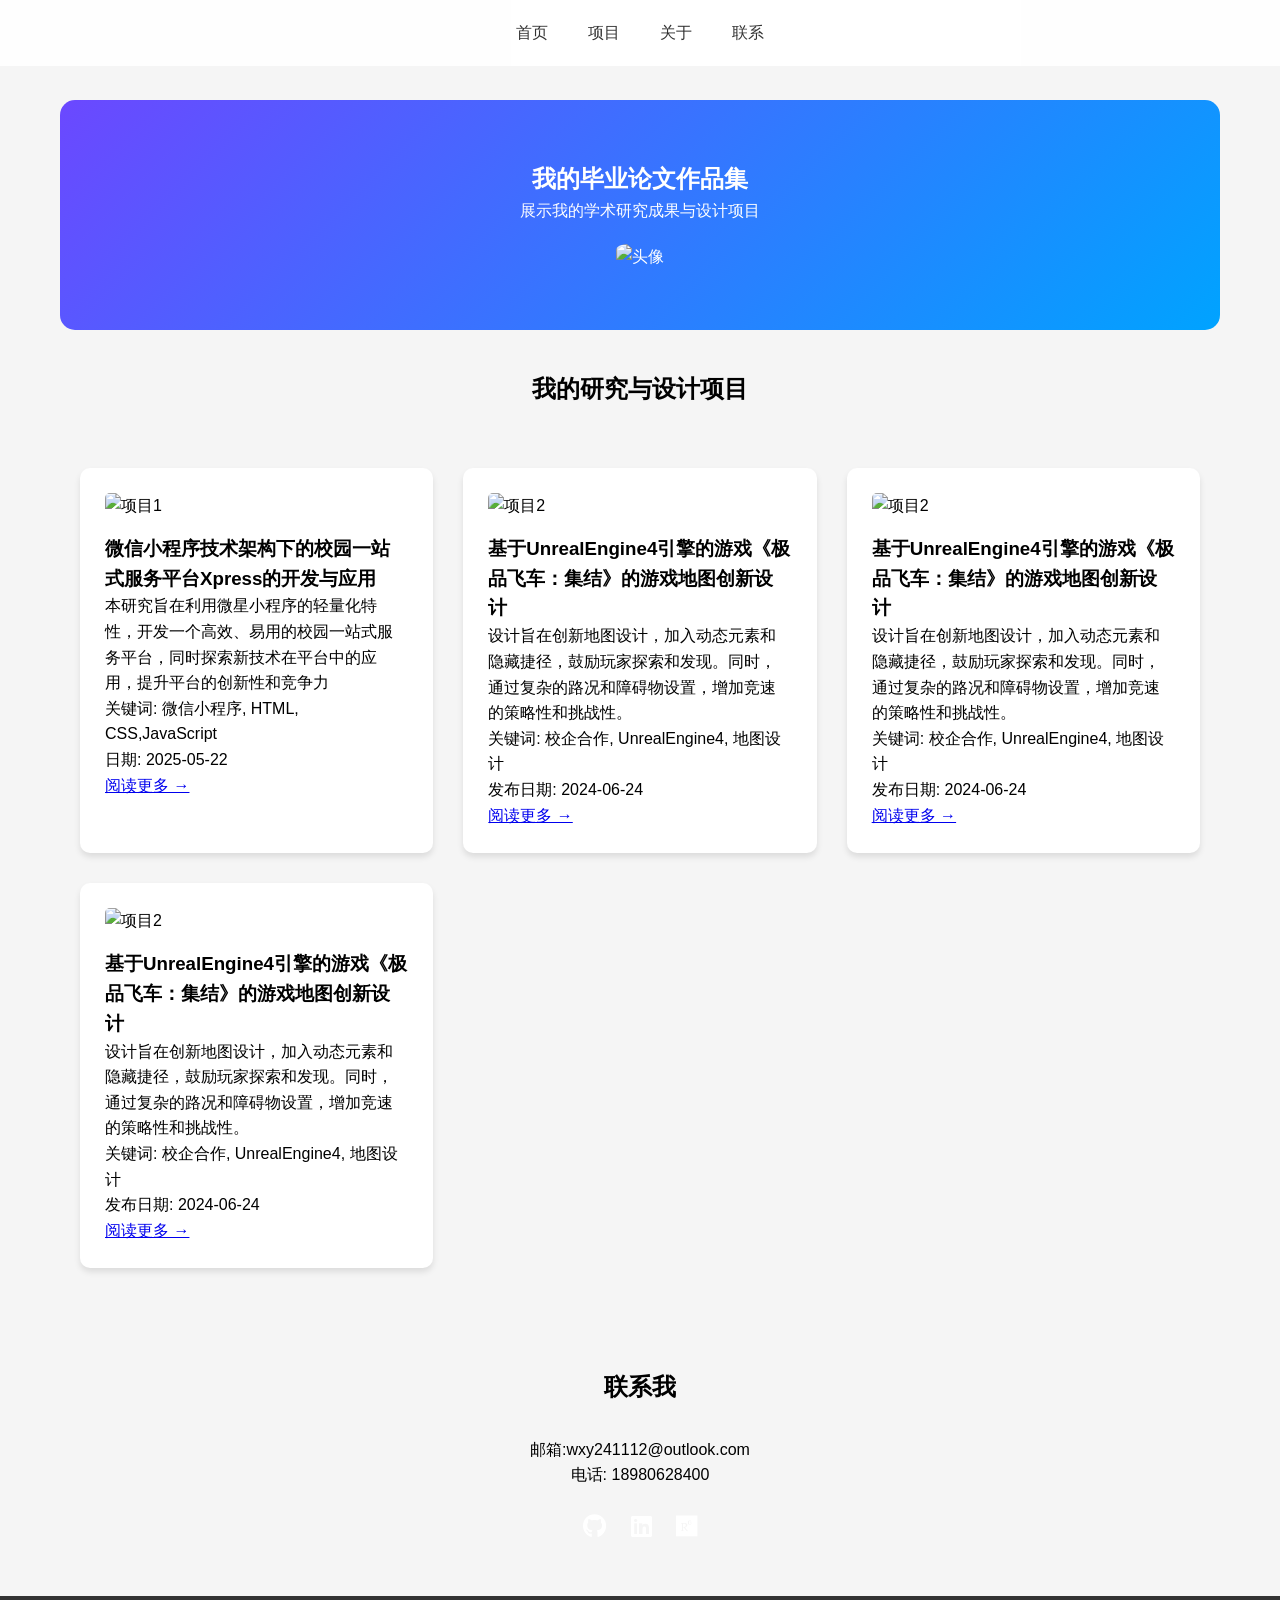
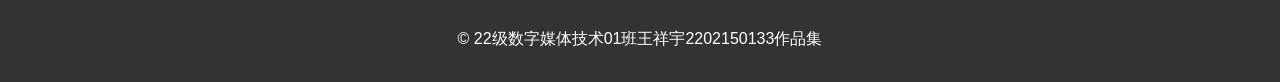
==== index.html @ c0b5bd2a "Update index.html" ====
<!DOCTYPE html>
<html lang="zh-CN">
<head>
    <meta charset="UTF-8">
    <meta name="viewport" content="width=device-width, initial-scale=1.0">
    <title>毕业论文作品集</title>
    <link rel="stylesheet" href="https://cdnjs.cloudflare.com/ajax/libs/font-awesome/5.15.4/css/all.min.css">
    <style>
        /* CSS 样式 */
        * {
            margin: 0;
            padding: 0;
            box-sizing: border-box;
            font-family: 'Segoe UI', Arial, sans-serif;
        }

        body {
            background-color: #f5f5f5;
            line-height: 1.6;
        }

        nav {
            position: fixed;
            top: 0;
            width: 100%;
            background-color: rgba(255, 255, 255, 0.95);
            padding: 20px;
            box-shadow: 0 2px 5px rgba(0,0,0,0.1);
            z-index: 1000;
        }

        nav ul {
            display: flex;
            justify-content: center;
            list-style: none;
        }

        nav ul li {
            margin: 0 20px;
        }

        nav a {
            text-decoration: none;
            color: #333;
            font-weight: 500;
            transition: color 0.3s;
        }

        nav a:hover {
            color: #007bff;
        }

        .container {
            max-width: 1200px;
            margin: 100px auto 50px;
            padding: 0 20px;
        }

        .hero {
            text-align: center;
            padding: 60px 0;
            background: linear-gradient(135deg, #6B48FF, #00A3FF);
            color: white;
            border-radius: 15px;
            margin-bottom: 40px;
        }

        .projects-grid {
            display: grid;
            grid-template-columns: repeat(auto-fit, minmax(300px, 1fr));
            gap: 30px;
            padding: 20px;
        }

        .project-card {
            background: white;
            border-radius: 10px;
            padding: 25px;
            box-shadow: 0 4px 6px rgba(0,0,0,0.1);
            transition: transform 0.3s, box-shadow 0.3s;
        }

        .project-card:hover {
            transform: translateY(-5px);
            box-shadow: 0 8px 15px rgba(0,0,0,0.2);
        }

        .project-image {
            width: 100%;
            height: 1000px;
            object-fit: cover;
            border-radius: 5px;
            margin-bottom: 15px;
        }

        footer {
            background: #333;
            color: white;
            text-align: center;
            padding: 30px;
            margin-top: 50px;
        }

        .social-links {
            margin-top: 20px;
        }

        .social-links a {
            color: white;
            margin: 0 10px;
            font-size: 24px;
            transition: color 0.3s;
        }

        .social-links a:hover {
            color: #007bff;
        }

        @media (max-width: 768px) {
            nav ul {
                flex-direction: column;
                text-align: center;
            }
            
            nav ul li {
                margin: 10px 0;
            }
        }
    </style>
</head>
<body>
    <!-- 导航栏 -->
    <nav>
        <ul>
            <li><a href="#home">首页</a></li>
            <li><a href="#projects">项目</a></li>
            <li><a href="#about">关于</a></li>
            <li><a href="#contact">联系</a></li>
        </ul>
    </nav>

    <!-- 主要内容区 -->
    <div class="container">
        <!-- 简介部分 -->
        <section class="hero" id="home">
            <h1>我的毕业论文作品集</h1>
            <p>展示我的学术研究成果与设计项目</p>
            <img src="../Desktop/证件照.png" alt="头像" style="width: 148px; height: 207px; border-radius: 25%; margin-top: 20px;">
        </section>

        <!-- 项目展示 -->
        <section id="projects">
            <h2 style="text-align: center; margin-bottom: 40px;">我的研究与设计项目</h2>
            <div class="projects-grid">
                <!-- 项目卡片 -->
                <div class="project-card">
                    <img src="../Desktop/新建文件夹/images/1.png" alt="项目1" class="project-image">
                    <h3>微信小程序技术架构下的校园一站式服务平台Xpress的开发与应用</h3>
                    <p>本研究旨在利用微星小程序的轻量化特性，开发一个高效、易用的校园一站式服务平台，同时探索新技术在平台中的应用，提升平台的创新性和竞争力</p>
                    <p class="keywords">关键词: 微信小程序, HTML, CSS,JavaScript</p>
                    <p class="date">日期: 2025-05-22</p>
                    <a href="#" class="read-more">阅读更多 →</a>
                </div>

                <div class="project-card">
                    <img src="../Desktop/新建文件夹/images/jpfc.png" alt="项目2" class="project-image">
                    <h3>基于UnrealEngine4引擎的游戏《极品飞车：集结》的游戏地图创新设计</h3>
                    <p>设计旨在创新地图设计，加入动态元素和隐藏捷径，鼓励玩家探索和发现。同时，通过复杂的路况和障碍物设置，增加竞速的策略性和挑战性。</p>
                    <p class="keywords">关键词: 校企合作, UnrealEngine4, 地图设计</p>
                    <p class="date">发布日期: 2024-06-24</p>
                    <a href="#" class="read-more">阅读更多 →</a>
                </div>

                <div class="project-card">
                    <img src="../Desktop/新建文件夹/images/jpfc.png" alt="项目2" class="project-image">
                    <h3>基于UnrealEngine4引擎的游戏《极品飞车：集结》的游戏地图创新设计</h3>
                    <p>设计旨在创新地图设计，加入动态元素和隐藏捷径，鼓励玩家探索和发现。同时，通过复杂的路况和障碍物设置，增加竞速的策略性和挑战性。</p>
                    <p class="keywords">关键词: 校企合作, UnrealEngine4, 地图设计</p>
                    <p class="date">发布日期: 2024-06-24</p>
                    <a href="#" class="read-more">阅读更多 →</a>
                </div>

                <div class="project-card">
                    <img src="../Desktop/新建文件夹/images/jpfc.png" alt="项目2" class="project-image">
                    <h3>基于UnrealEngine4引擎的游戏《极品飞车：集结》的游戏地图创新设计</h3>
                    <p>设计旨在创新地图设计，加入动态元素和隐藏捷径，鼓励玩家探索和发现。同时，通过复杂的路况和障碍物设置，增加竞速的策略性和挑战性。</p>
                    <p class="keywords">关键词: 校企合作, UnrealEngine4, 地图设计</p>
                    <p class="date">发布日期: 2024-06-24</p>
                    <a href="#" class="read-more">阅读更多 →</a>
                </div>
                <!-- 可以继续添加更多项目卡片 -->
            </div>
        </section>

        <!-- 联系方式 -->
        <section id="contact" style="margin-top: 80px;">
            <h2 style="text-align: center;">联系我</h2>
            <div style="text-align: center; margin-top: 30px;">
                <p>邮箱:wxy241112@outlook.com</p>
                <p>电话: 18980628400</p>
                <div class="social-links">
                    <a href="#"><i class="fab fa-github"></i></a>
                    <a href="#"><i class="fab fa-linkedin"></i></a>
                    <a href="#"><i class="fab fa-researchgate"></i></a>
                </div>
            </div>
        </section>
    </div>

    <footer>
        <p>&copy; 22级数字媒体技术01班王祥宇2202150133作品集</p>
    </footer>

    <script>
        // JavaScript 交互功能
        // 导航栏滚动效果
        window.addEventListener('scroll', function() {
            const nav = document.querySelector('nav');
            if (window.scrollY > 50) {
                nav.style.background = 'rgba(255, 255, 255, 0.98)';
                nav.style.boxShadow = '0 2px 10px rgba(0,0,0,0.1)';
            } else {
                nav.style.background = 'rgba(255, 255, 255, 0.95)';
                nav.style.boxShadow = 'none';
            }
        });

        // 平滑滚动
        document.querySelectorAll('a[href^="#"]').forEach(anchor => {
            anchor.addEventListener('click', function (e) {
                e.preventDefault();
                document.querySelector(this.getAttribute('href')).scrollIntoView({
                    behavior: 'smooth'
                });
            });
        });

        // 项目卡片点击效果
        document.querySelectorAll('.project-card').forEach(card => {
            card.addEventListener('click', function() {
                this.style.transform = 'scale(0.98)';
                setTimeout(() => {
                    this.style.transform = 'scale(1)';
                }, 200);
            });
        });

        // 页面加载动画
        window.addEventListener('load', function() {
            document.body.style.opacity = '1';
            document.body.style.transition = 'opacity 0.5s ease-in';
        });
    </script>
</body>
</html>
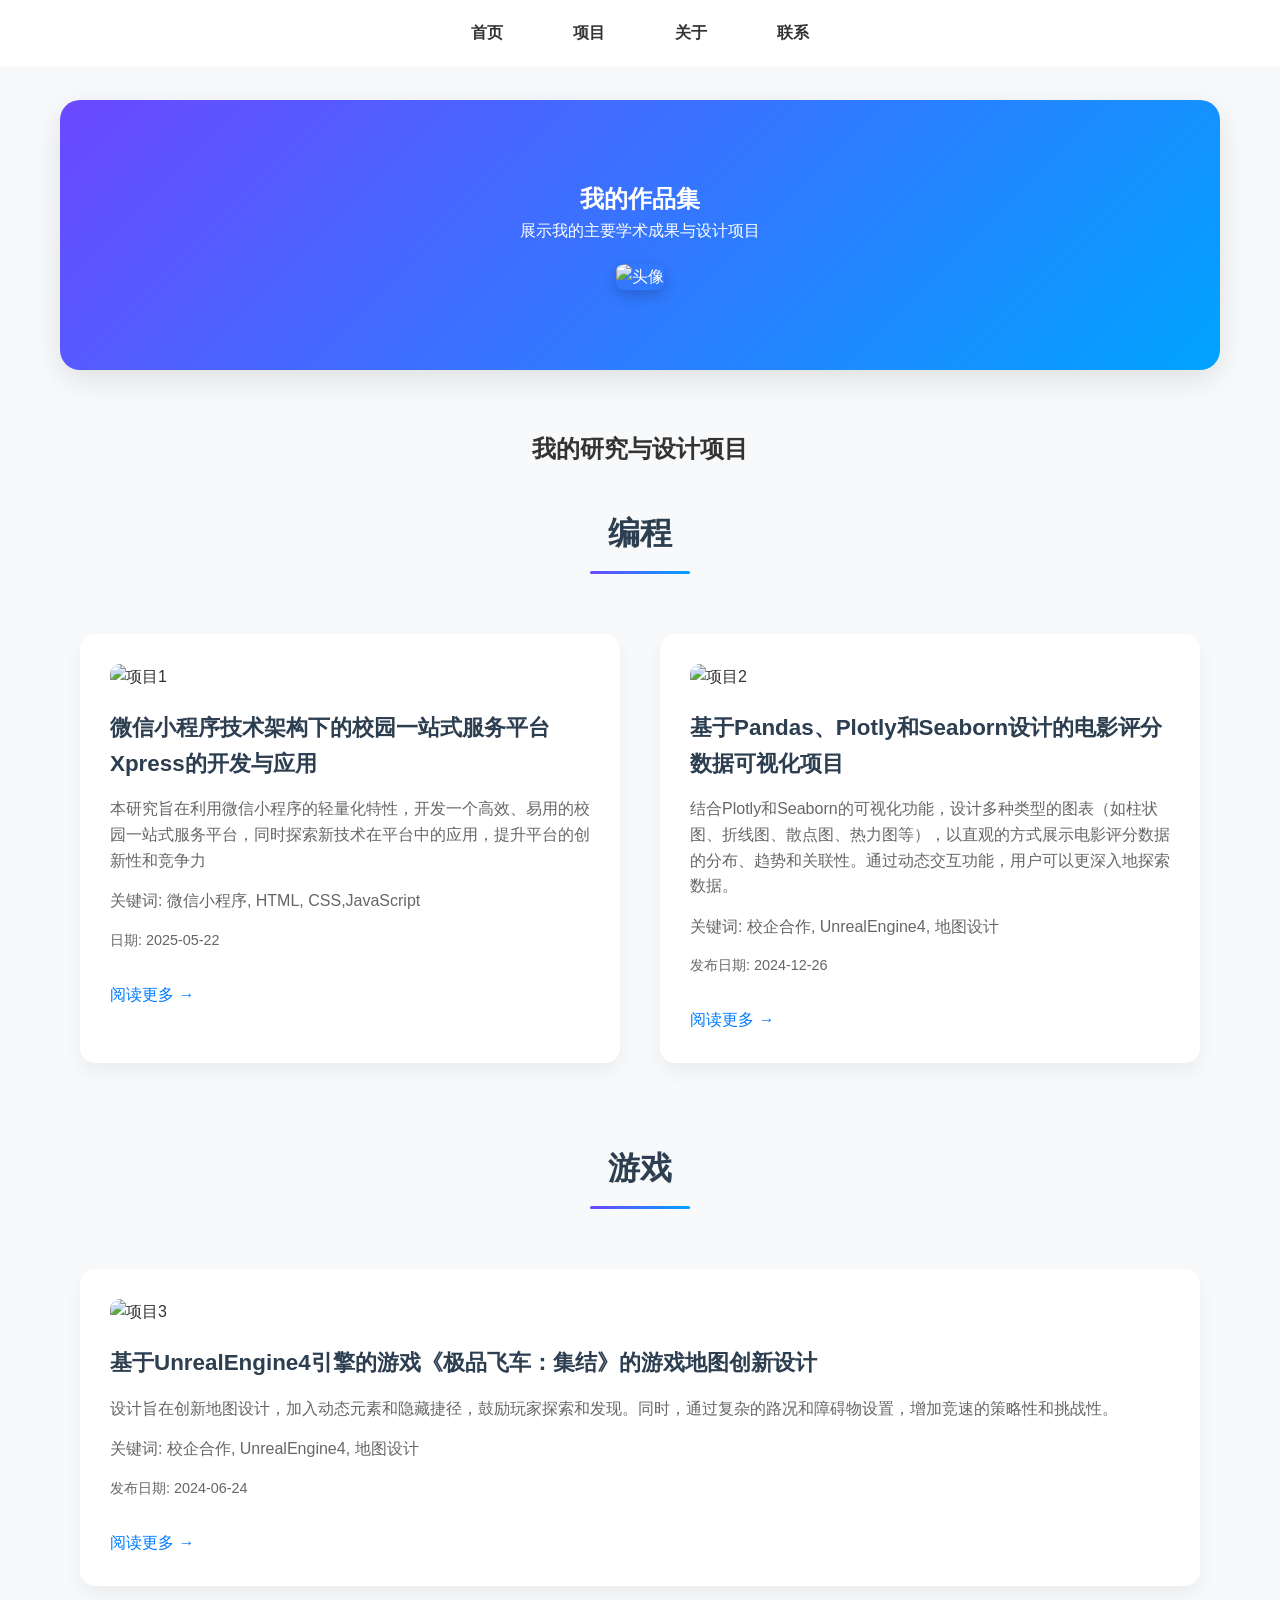
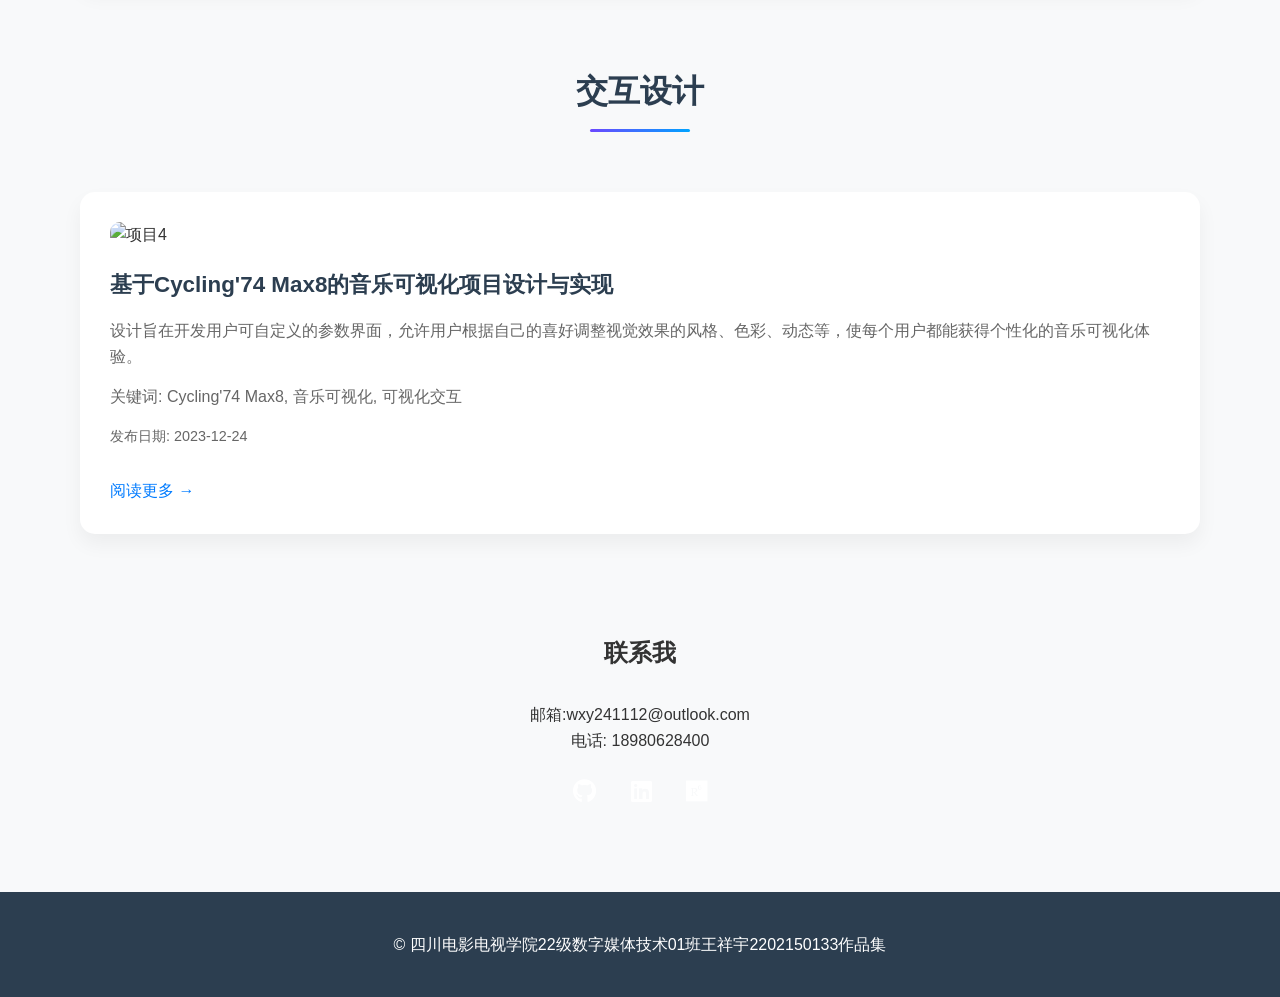
==== commit 5bc0b724: "Update index.html" ====
--- a/index.html
+++ b/index.html
@@ -1,5 +1,6 @@
 <!DOCTYPE html>
 <html lang="zh-CN">
+
 <head>
     <meta charset="UTF-8">
     <meta name="viewport" content="width=device-width, initial-scale=1.0">
@@ -15,18 +16,20 @@
         }
 
         body {
-            background-color: #f5f5f5;
+            background-color: #f8f9fa;
             line-height: 1.6;
+            color: #333;
         }
 
         nav {
             position: fixed;
             top: 0;
             width: 100%;
-            background-color: rgba(255, 255, 255, 0.95);
+            background-color: rgba(255, 255, 255, 0.98);
             padding: 20px;
-            box-shadow: 0 2px 5px rgba(0,0,0,0.1);
+            box-shadow: 0 2px 15px rgba(0, 0, 0, 0.1);
             z-index: 1000;
+            backdrop-filter: blur(10px);
         }
 
         nav ul {
@@ -42,12 +45,15 @@
         nav a {
             text-decoration: none;
             color: #333;
-            font-weight: 500;
-            transition: color 0.3s;
+            font-weight: 600;
+            transition: all 0.3s;
+            padding: 8px 15px;
+            border-radius: 20px;
         }
 
         nav a:hover {
             color: #007bff;
+            background-color: rgba(0, 123, 255, 0.1);
         }
 
         .container {
@@ -58,47 +64,109 @@
 
         .hero {
             text-align: center;
-            padding: 60px 0;
+            padding: 80px 0;
             background: linear-gradient(135deg, #6B48FF, #00A3FF);
             color: white;
-            border-radius: 15px;
+            border-radius: 20px;
+            margin-bottom: 60px;
+            box-shadow: 0 10px 30px rgba(0, 0, 0, 0.1);
+        }
+
+        .category-section {
+            margin-bottom: 60px;
+        }
+
+        .category-title {
+            text-align: center;
             margin-bottom: 40px;
+            color: #2c3e50;
+            font-size: 2em;
+            position: relative;
+            padding-bottom: 15px;
+        }
+
+        .category-title::after {
+            content: '';
+            position: absolute;
+            bottom: 0;
+            left: 50%;
+            transform: translateX(-50%);
+            width: 100px;
+            height: 3px;
+            background: linear-gradient(90deg, #6B48FF, #00A3FF);
+            border-radius: 3px;
         }
 
         .projects-grid {
             display: grid;
-            grid-template-columns: repeat(auto-fit, minmax(300px, 1fr));
-            gap: 30px;
+            grid-template-columns: repeat(auto-fit, minmax(350px, 1fr));
+            gap: 40px;
             padding: 20px;
         }
 
         .project-card {
             background: white;
-            border-radius: 10px;
-            padding: 25px;
-            box-shadow: 0 4px 6px rgba(0,0,0,0.1);
-            transition: transform 0.3s, box-shadow 0.3s;
+            border-radius: 15px;
+            padding: 30px;
+            box-shadow: 0 10px 20px rgba(0, 0, 0, 0.05);
+            transition: all 0.3s ease;
+            cursor: pointer;
         }
 
         .project-card:hover {
-            transform: translateY(-5px);
-            box-shadow: 0 8px 15px rgba(0,0,0,0.2);
+            transform: translateY(-10px);
+            box-shadow: 0 15px 30px rgba(0, 0, 0, 0.1);
         }
 
         .project-image {
             width: 100%;
-            height: 1000px;
+            height: 200px;
             object-fit: cover;
-            border-radius: 5px;
+            border-radius: 10px;
+            margin-bottom: 20px;
+        }
+
+        .project-card h3 {
+            color: #2c3e50;
             margin-bottom: 15px;
+            font-size: 1.4em;
+        }
+
+        .project-card p {
+            color: #666;
+            margin-bottom: 15px;
+        }
+
+        .keywords {
+            color: #007bff;
+            font-weight: 500;
+        }
+
+        .date {
+            color: #888;
+            font-size: 0.9em;
+        }
+
+        .read-more {
+            display: inline-block;
+            color: #007bff;
+            text-decoration: none;
+            font-weight: 500;
+            margin-top: 15px;
+            transition: all 0.3s;
+        }
+
+        .read-more:hover {
+            color: #0056b3;
+            transform: translateX(5px);
         }
 
         footer {
-            background: #333;
+            background: #2c3e50;
             color: white;
             text-align: center;
-            padding: 30px;
-            margin-top: 50px;
+            padding: 40px;
+            margin-top: 80px;
         }
 
         .social-links {
@@ -107,13 +175,14 @@
 
         .social-links a {
             color: white;
-            margin: 0 10px;
+            margin: 0 15px;
             font-size: 24px;
-            transition: color 0.3s;
+            transition: all 0.3s;
         }
 
         .social-links a:hover {
             color: #007bff;
+            transform: translateY(-3px);
         }
 
         @media (max-width: 768px) {
@@ -121,13 +190,18 @@
                 flex-direction: column;
                 text-align: center;
             }
-            
+
             nav ul li {
                 margin: 10px 0;
             }
+
+            .projects-grid {
+                grid-template-columns: 1fr;
+            }
         }
     </style>
 </head>
+
 <body>
     <!-- 导航栏 -->
     <nav>
@@ -143,52 +217,71 @@
     <div class="container">
         <!-- 简介部分 -->
         <section class="hero" id="home">
-            <h1>我的毕业论文作品集</h1>
-            <p>展示我的学术研究成果与设计项目</p>
-            <img src="../Desktop/证件照.png" alt="头像" style="width: 148px; height: 207px; border-radius: 25%; margin-top: 20px;">
+            <div style="position: absolute; top: 20px; left: 50%; transform: translateX(-50%);">
+                <img src="images/logo.png" alt="学校logo" style="height: 60px; margin-bottom: 20px;">
+            </div>
+            <h1>我的作品集</h1>
+            <p>展示我的主要学术成果与设计项目</p>
+            <img src="images/证件照.png" alt="头像"
+                style="width: 148px; height: 207px; border-radius: 25%; margin-top: 20px; box-shadow: 0 5px 15px rgba(0,0,0,0.2);">
         </section>
 
         <!-- 项目展示 -->
         <section id="projects">
             <h2 style="text-align: center; margin-bottom: 40px;">我的研究与设计项目</h2>
-            <div class="projects-grid">
-                <!-- 项目卡片 -->
-                <div class="project-card">
-                    <img src="../Desktop/新建文件夹/images/1.png" alt="项目1" class="project-image">
-                    <h3>微信小程序技术架构下的校园一站式服务平台Xpress的开发与应用</h3>
-                    <p>本研究旨在利用微星小程序的轻量化特性，开发一个高效、易用的校园一站式服务平台，同时探索新技术在平台中的应用，提升平台的创新性和竞争力</p>
-                    <p class="keywords">关键词: 微信小程序, HTML, CSS,JavaScript</p>
-                    <p class="date">日期: 2025-05-22</p>
-                    <a href="#" class="read-more">阅读更多 →</a>
+            
+            <!-- 编程类项目 -->
+            <div class="category-section">
+                <h3 class="category-title">编程</h3>
+                <div class="projects-grid">
+                    <div class="project-card">
+                        <img src="images/1.png" alt="项目1" class="project-image">
+                        <h3>微信小程序技术架构下的校园一站式服务平台Xpress的开发与应用</h3>
+                        <p>本研究旨在利用微信小程序的轻量化特性，开发一个高效、易用的校园一站式服务平台，同时探索新技术在平台中的应用，提升平台的创新性和竞争力</p>
+                        <p class="keywords">关键词: 微信小程序, HTML, CSS,JavaScript</p>
+                        <p class="date">日期: 2025-05-22</p>
+                        <a href="projects/project1.html" class="read-more">阅读更多 →</a>
+                    </div>
+
+                    <div class="project-card">
+                        <img src="images/pycharm.png" alt="项目2" class="project-image">
+                        <h3>基于Pandas、Plotly和Seaborn设计的电影评分数据可视化项目</h3>
+                        <p>结合Plotly和Seaborn的可视化功能，设计多种类型的图表（如柱状图、折线图、散点图、热力图等），以直观的方式展示电影评分数据的分布、趋势和关联性。通过动态交互功能，用户可以更深入地探索数据。</p>
+                        <p class="keywords">关键词: 校企合作, UnrealEngine4, 地图设计</p>
+                        <p class="date">发布日期: 2024-12-26</p>
+                        <a href="projects/project2.html" class="read-more">阅读更多 →</a>
+                    </div>
                 </div>
-
-                <div class="project-card">
-                    <img src="../Desktop/新建文件夹/images/jpfc.png" alt="项目2" class="project-image">
-                    <h3>基于UnrealEngine4引擎的游戏《极品飞车：集结》的游戏地图创新设计</h3>
-                    <p>设计旨在创新地图设计，加入动态元素和隐藏捷径，鼓励玩家探索和发现。同时，通过复杂的路况和障碍物设置，增加竞速的策略性和挑战性。</p>
-                    <p class="keywords">关键词: 校企合作, UnrealEngine4, 地图设计</p>
-                    <p class="date">发布日期: 2024-06-24</p>
-                    <a href="#" class="read-more">阅读更多 →</a>
+            </div>
+
+            <!-- 游戏类项目 -->
+            <div class="category-section">
+                <h3 class="category-title">游戏</h3>
+                <div class="projects-grid">
+                    <div class="project-card">
+                        <img src="images/jpfc.png" alt="项目3" class="project-image">
+                        <h3>基于UnrealEngine4引擎的游戏《极品飞车：集结》的游戏地图创新设计</h3>
+                        <p>设计旨在创新地图设计，加入动态元素和隐藏捷径，鼓励玩家探索和发现。同时，通过复杂的路况和障碍物设置，增加竞速的策略性和挑战性。</p>
+                        <p class="keywords">关键词: 校企合作, UnrealEngine4, 地图设计</p>
+                        <p class="date">发布日期: 2024-06-24</p>
+                        <a href="projects/project3.html" class="read-more">阅读更多 →</a>
+                    </div>
                 </div>
-
-                <div class="project-card">
-                    <img src="../Desktop/新建文件夹/images/jpfc.png" alt="项目2" class="project-image">
-                    <h3>基于UnrealEngine4引擎的游戏《极品飞车：集结》的游戏地图创新设计</h3>
-                    <p>设计旨在创新地图设计，加入动态元素和隐藏捷径，鼓励玩家探索和发现。同时，通过复杂的路况和障碍物设置，增加竞速的策略性和挑战性。</p>
-                    <p class="keywords">关键词: 校企合作, UnrealEngine4, 地图设计</p>
-                    <p class="date">发布日期: 2024-06-24</p>
-                    <a href="#" class="read-more">阅读更多 →</a>
+            </div>
+
+            <!-- 交互设计类项目 -->
+            <div class="category-section">
+                <h3 class="category-title">交互设计</h3>
+                <div class="projects-grid">
+                    <div class="project-card">
+                        <img src="images/max2.png" alt="项目4" class="project-image">
+                        <h3>基于Cycling'74 Max8的音乐可视化项目设计与实现</h3>
+                        <p>设计旨在开发用户可自定义的参数界面，允许用户根据自己的喜好调整视觉效果的风格、色彩、动态等，使每个用户都能获得个性化的音乐可视化体验。</p>
+                        <p class="keywords">关键词: Cycling'74 Max8, 音乐可视化, 可视化交互</p>
+                        <p class="date">发布日期: 2023-12-24</p>
+                        <a href="projects/project4.html" class="read-more">阅读更多 →</a>
+                    </div>
                 </div>
-
-                <div class="project-card">
-                    <img src="../Desktop/新建文件夹/images/jpfc.png" alt="项目2" class="project-image">
-                    <h3>基于UnrealEngine4引擎的游戏《极品飞车：集结》的游戏地图创新设计</h3>
-                    <p>设计旨在创新地图设计，加入动态元素和隐藏捷径，鼓励玩家探索和发现。同时，通过复杂的路况和障碍物设置，增加竞速的策略性和挑战性。</p>
-                    <p class="keywords">关键词: 校企合作, UnrealEngine4, 地图设计</p>
-                    <p class="date">发布日期: 2024-06-24</p>
-                    <a href="#" class="read-more">阅读更多 →</a>
-                </div>
-                <!-- 可以继续添加更多项目卡片 -->
             </div>
         </section>
 
@@ -208,13 +301,12 @@
     </div>
 
     <footer>
-        <p>&copy; 22级数字媒体技术01班王祥宇2202150133作品集</p>
+        <p>&copy; 四川电影电视学院22级数字媒体技术01班王祥宇2202150133作品集</p>
     </footer>
 
     <script>
         // JavaScript 交互功能
-        // 导航栏滚动效果
-        window.addEventListener('scroll', function() {
+        window.addEventListener('scroll', function () {
             const nav = document.querySelector('nav');
             if (window.scrollY > 50) {
                 nav.style.background = 'rgba(255, 255, 255, 0.98)';
@@ -225,7 +317,6 @@
             }
         });
 
-        // 平滑滚动
         document.querySelectorAll('a[href^="#"]').forEach(anchor => {
             anchor.addEventListener('click', function (e) {
                 e.preventDefault();
@@ -235,9 +326,8 @@
             });
         });
 
-        // 项目卡片点击效果
         document.querySelectorAll('.project-card').forEach(card => {
-            card.addEventListener('click', function() {
+            card.addEventListener('click', function () {
                 this.style.transform = 'scale(0.98)';
                 setTimeout(() => {
                     this.style.transform = 'scale(1)';
@@ -245,11 +335,11 @@
             });
         });
 
-        // 页面加载动画
-        window.addEventListener('load', function() {
+        window.addEventListener('load', function () {
             document.body.style.opacity = '1';
             document.body.style.transition = 'opacity 0.5s ease-in';
         });
     </script>
 </body>
+
 </html>
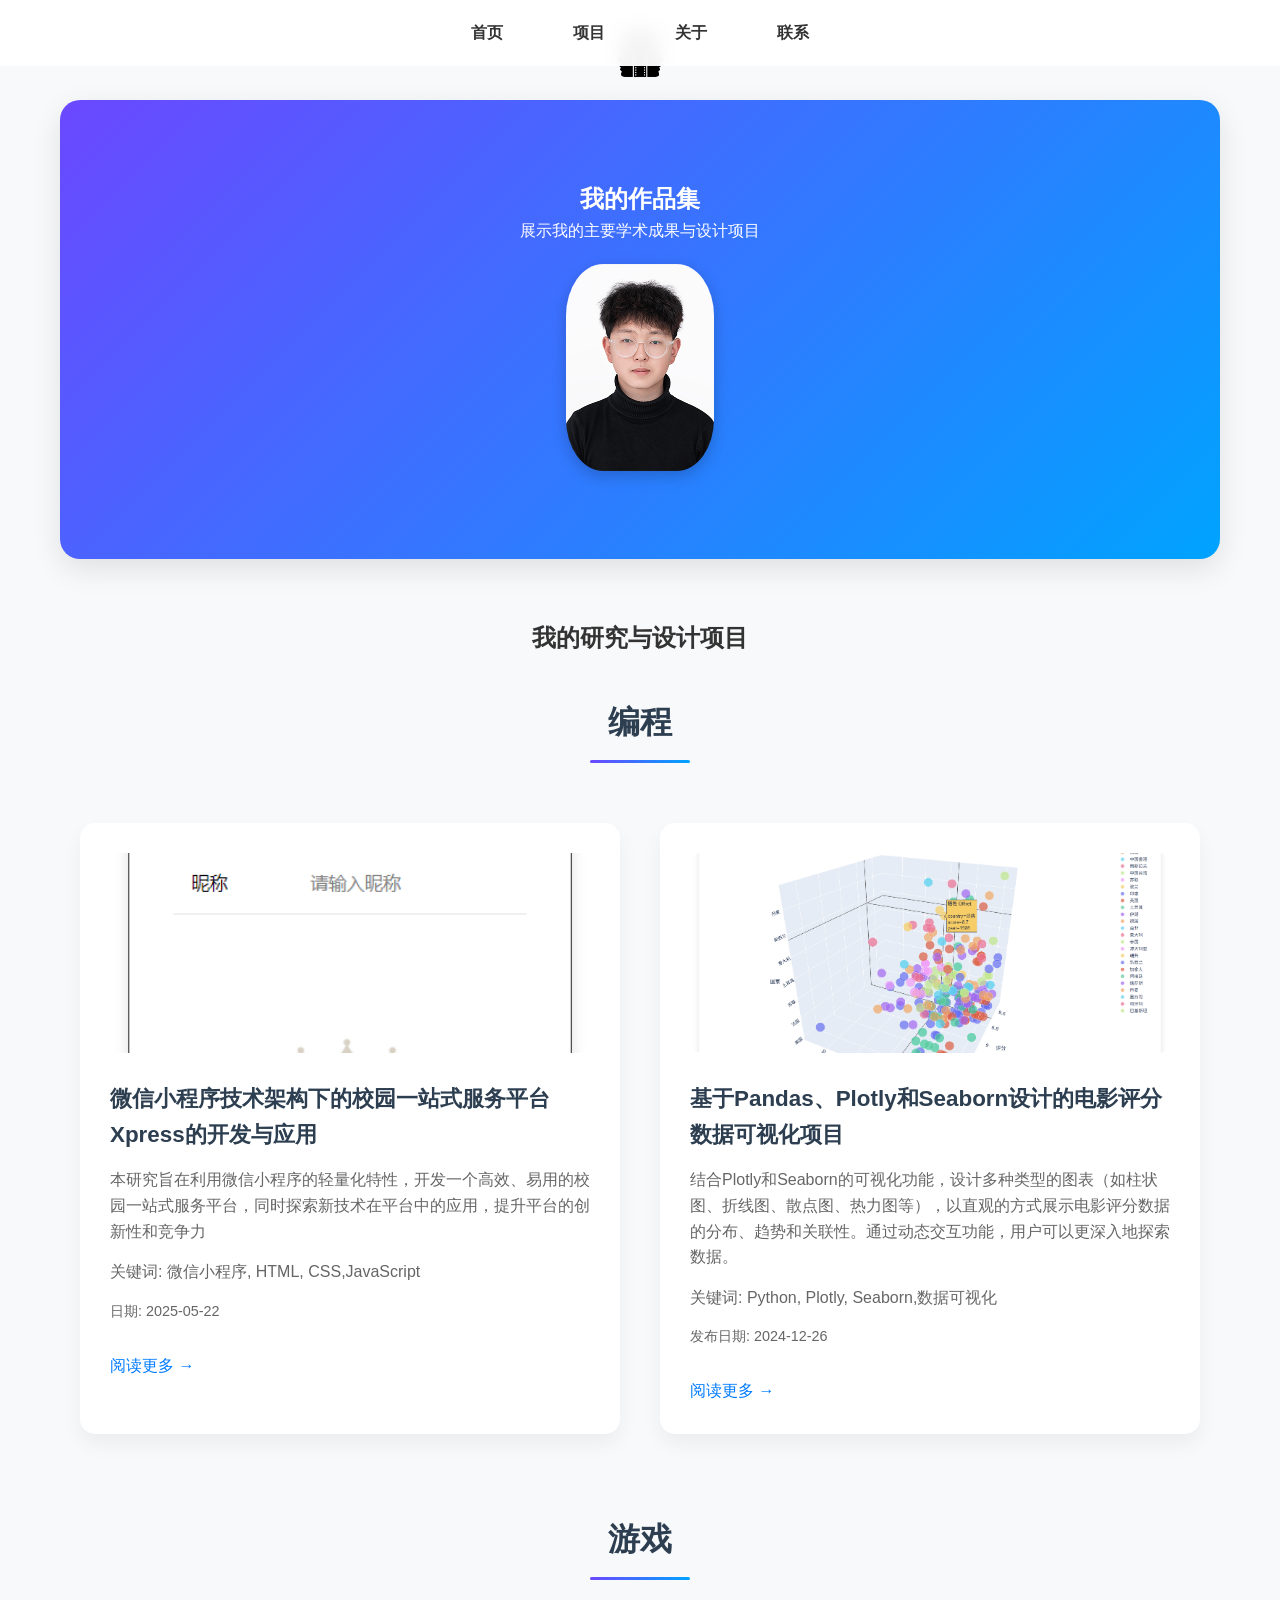
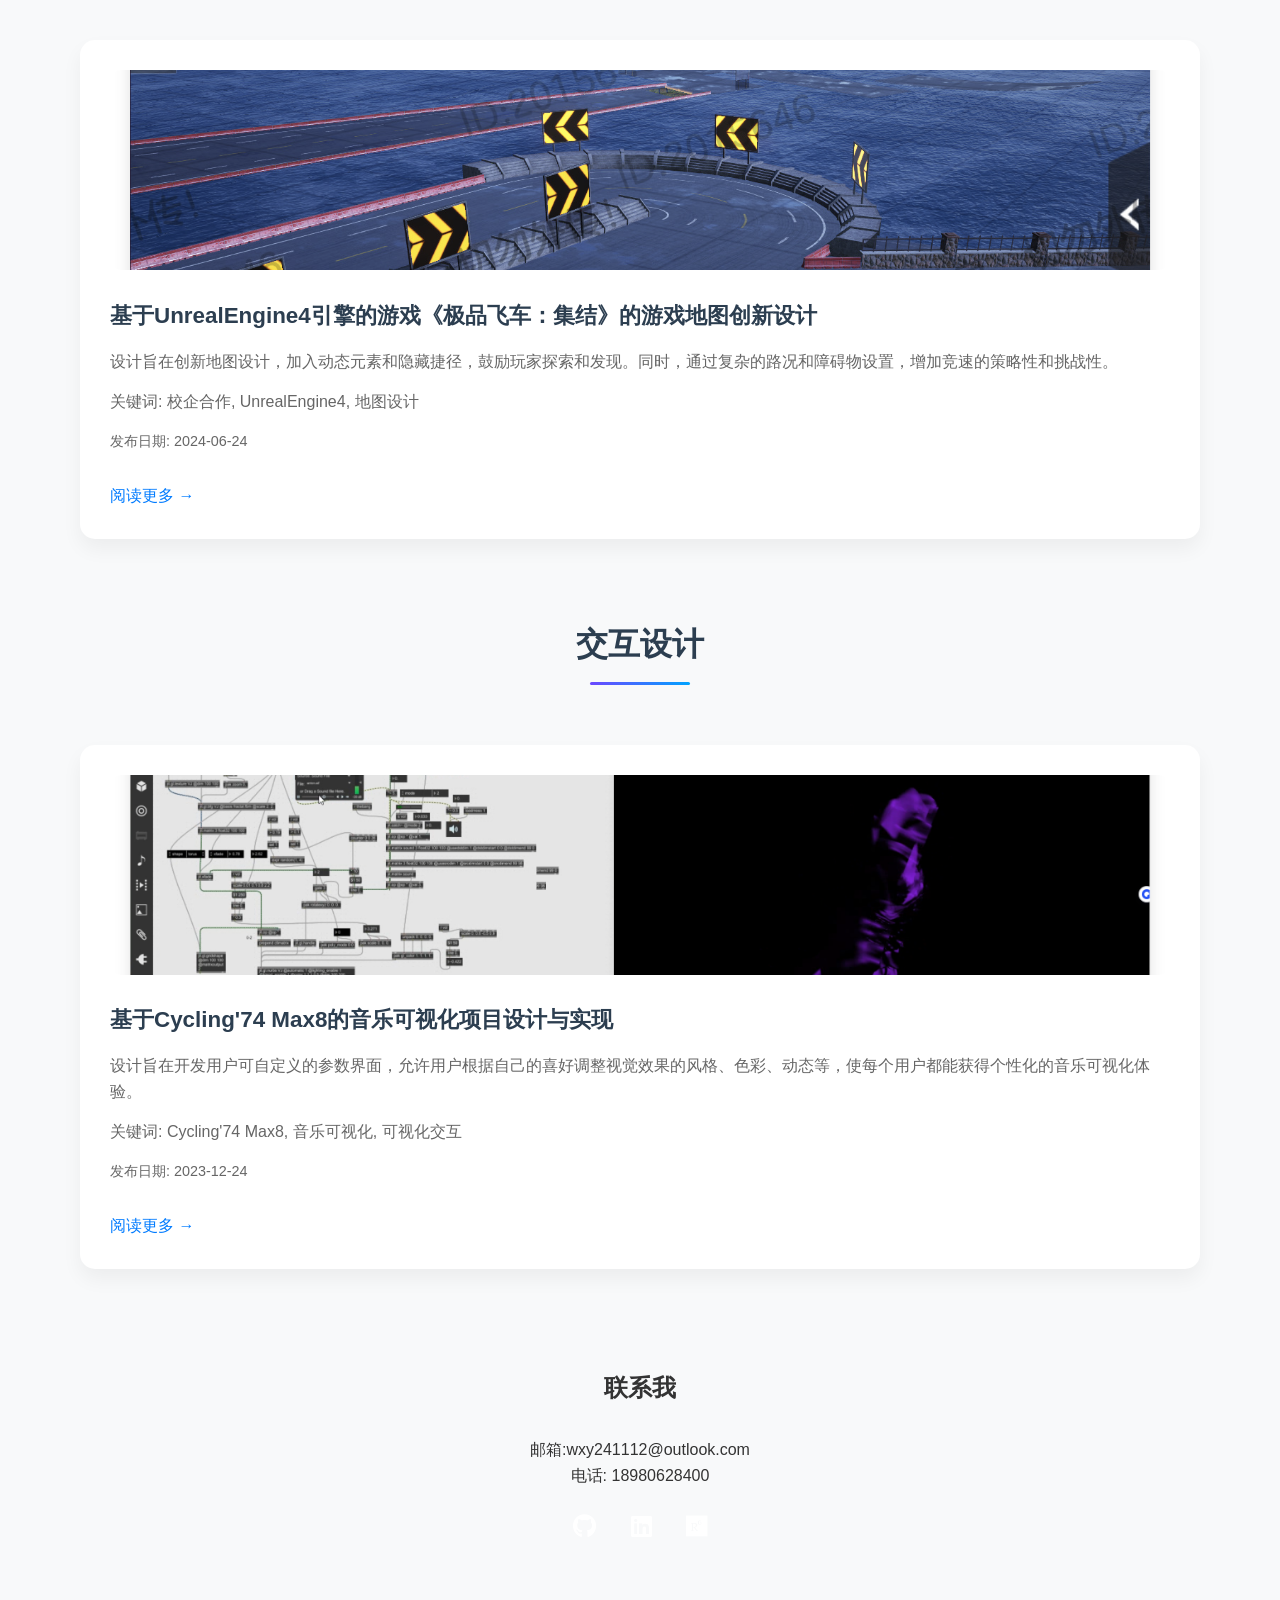
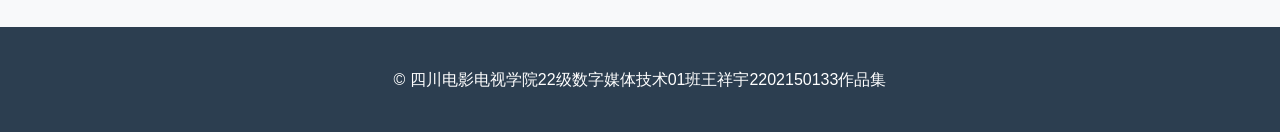
==== commit aeed41d9: "Update index.html tags update" ====
--- a/index.html
+++ b/index.html
@@ -247,7 +247,7 @@
                         <img src="images/pycharm.png" alt="项目2" class="project-image">
                         <h3>基于Pandas、Plotly和Seaborn设计的电影评分数据可视化项目</h3>
                         <p>结合Plotly和Seaborn的可视化功能，设计多种类型的图表（如柱状图、折线图、散点图、热力图等），以直观的方式展示电影评分数据的分布、趋势和关联性。通过动态交互功能，用户可以更深入地探索数据。</p>
-                        <p class="keywords">关键词: 校企合作, UnrealEngine4, 地图设计</p>
+                        <p class="keywords">关键词: Python, Plotly, Seaborn,数据可视化</p>
                         <p class="date">发布日期: 2024-12-26</p>
                         <a href="projects/project2.html" class="read-more">阅读更多 →</a>
                     </div>
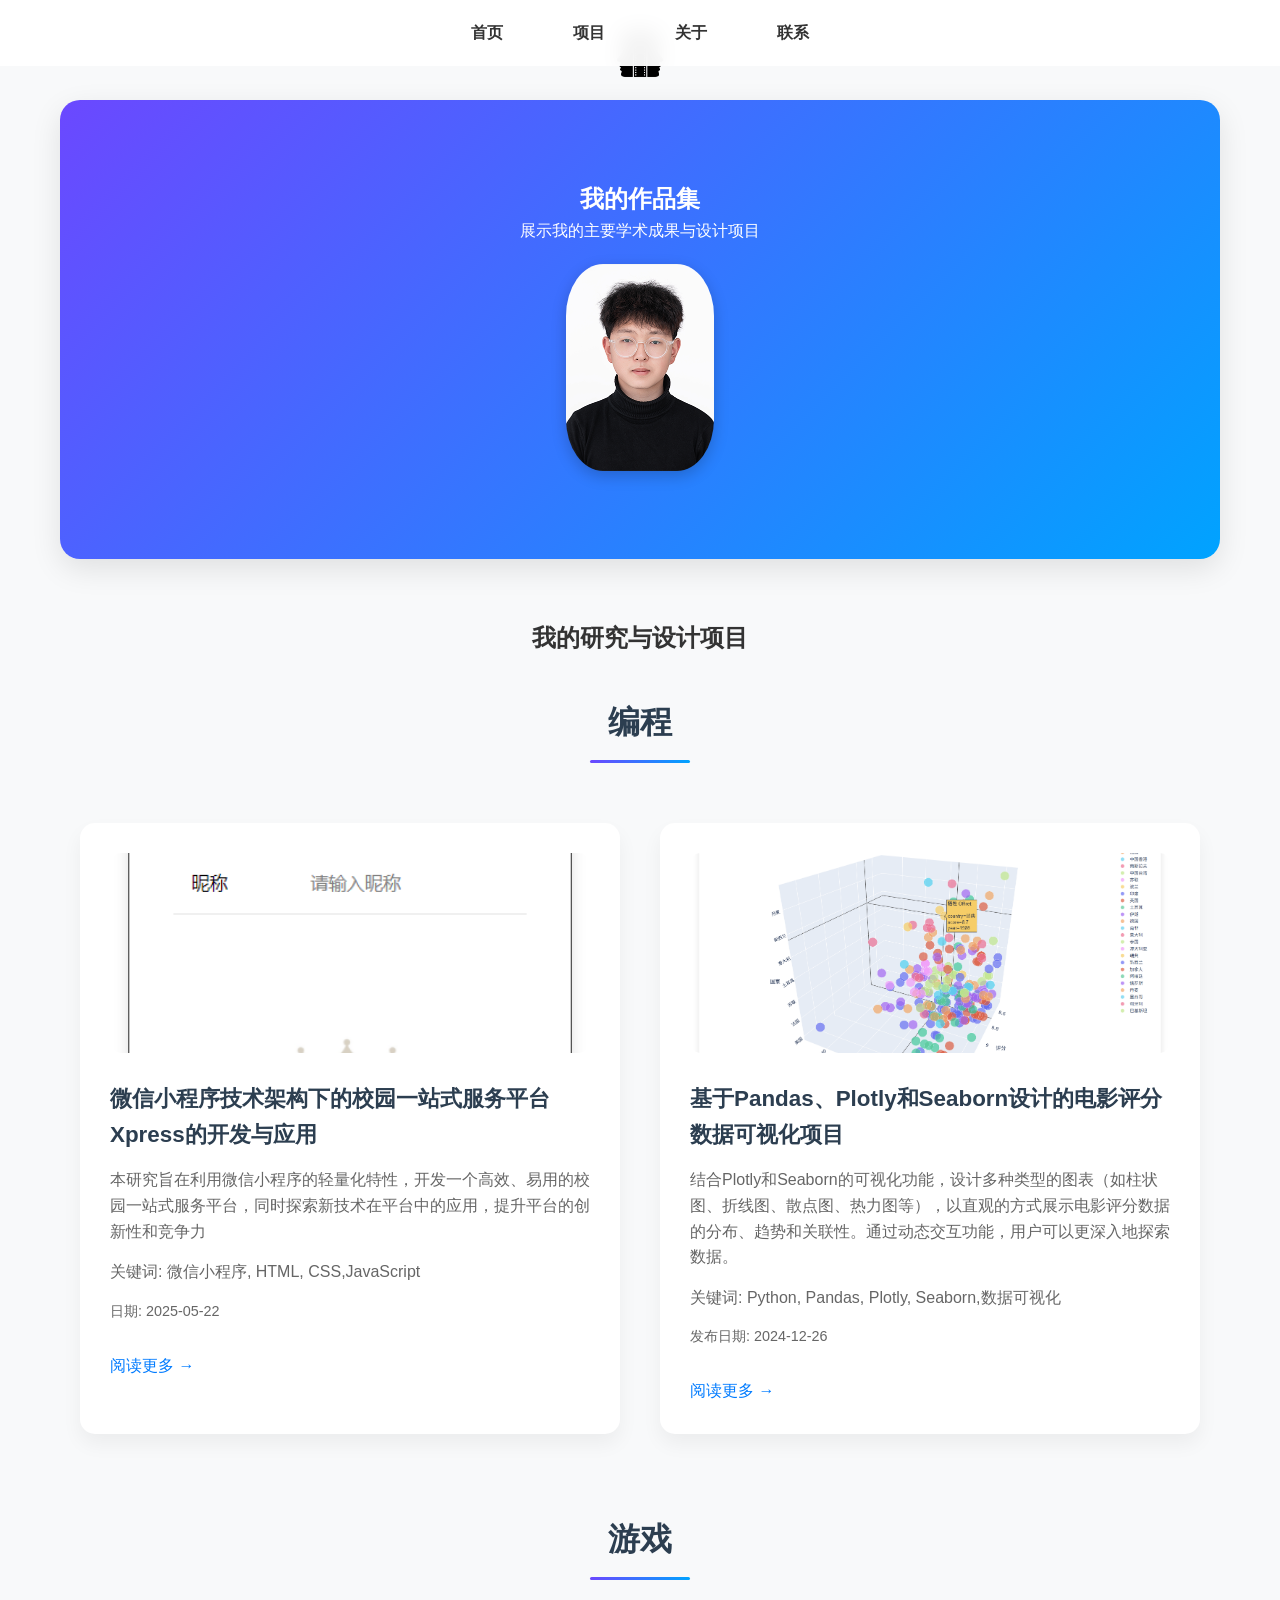
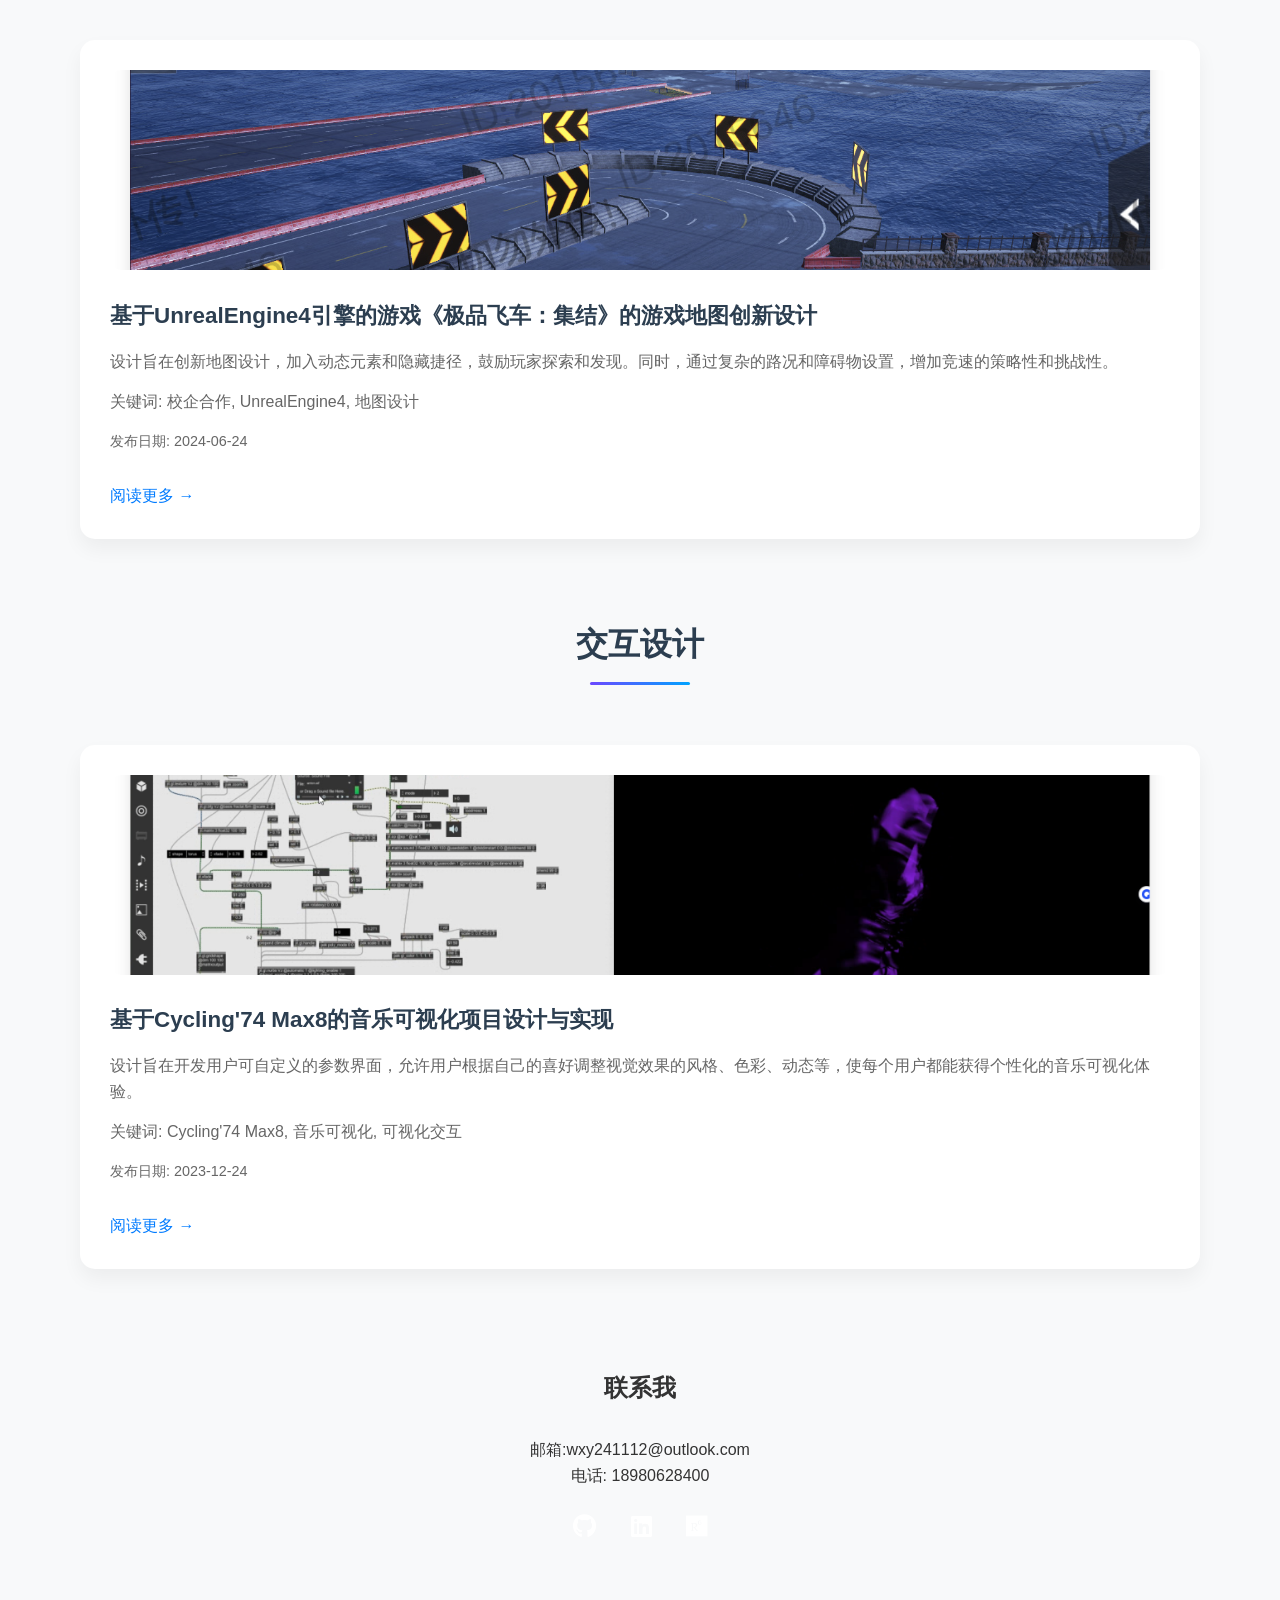
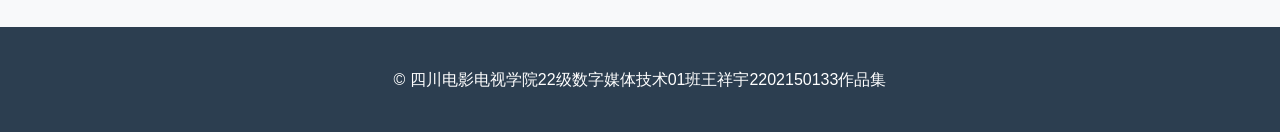
==== commit bee72ad3: "Update index.html details update" ====
--- a/index.html
+++ b/index.html
@@ -4,7 +4,7 @@
 <head>
     <meta charset="UTF-8">
     <meta name="viewport" content="width=device-width, initial-scale=1.0">
-    <title>毕业论文作品集</title>
+    <title>王祥宇作品集</title>
     <link rel="stylesheet" href="https://cdnjs.cloudflare.com/ajax/libs/font-awesome/5.15.4/css/all.min.css">
     <style>
         /* CSS 样式 */
@@ -247,7 +247,7 @@
                         <img src="images/pycharm.png" alt="项目2" class="project-image">
                         <h3>基于Pandas、Plotly和Seaborn设计的电影评分数据可视化项目</h3>
                         <p>结合Plotly和Seaborn的可视化功能，设计多种类型的图表（如柱状图、折线图、散点图、热力图等），以直观的方式展示电影评分数据的分布、趋势和关联性。通过动态交互功能，用户可以更深入地探索数据。</p>
-                        <p class="keywords">关键词: Python, Plotly, Seaborn,数据可视化</p>
+                        <p class="keywords">关键词: Python, Pandas, Plotly, Seaborn,数据可视化</p>
                         <p class="date">发布日期: 2024-12-26</p>
                         <a href="projects/project2.html" class="read-more">阅读更多 →</a>
                     </div>
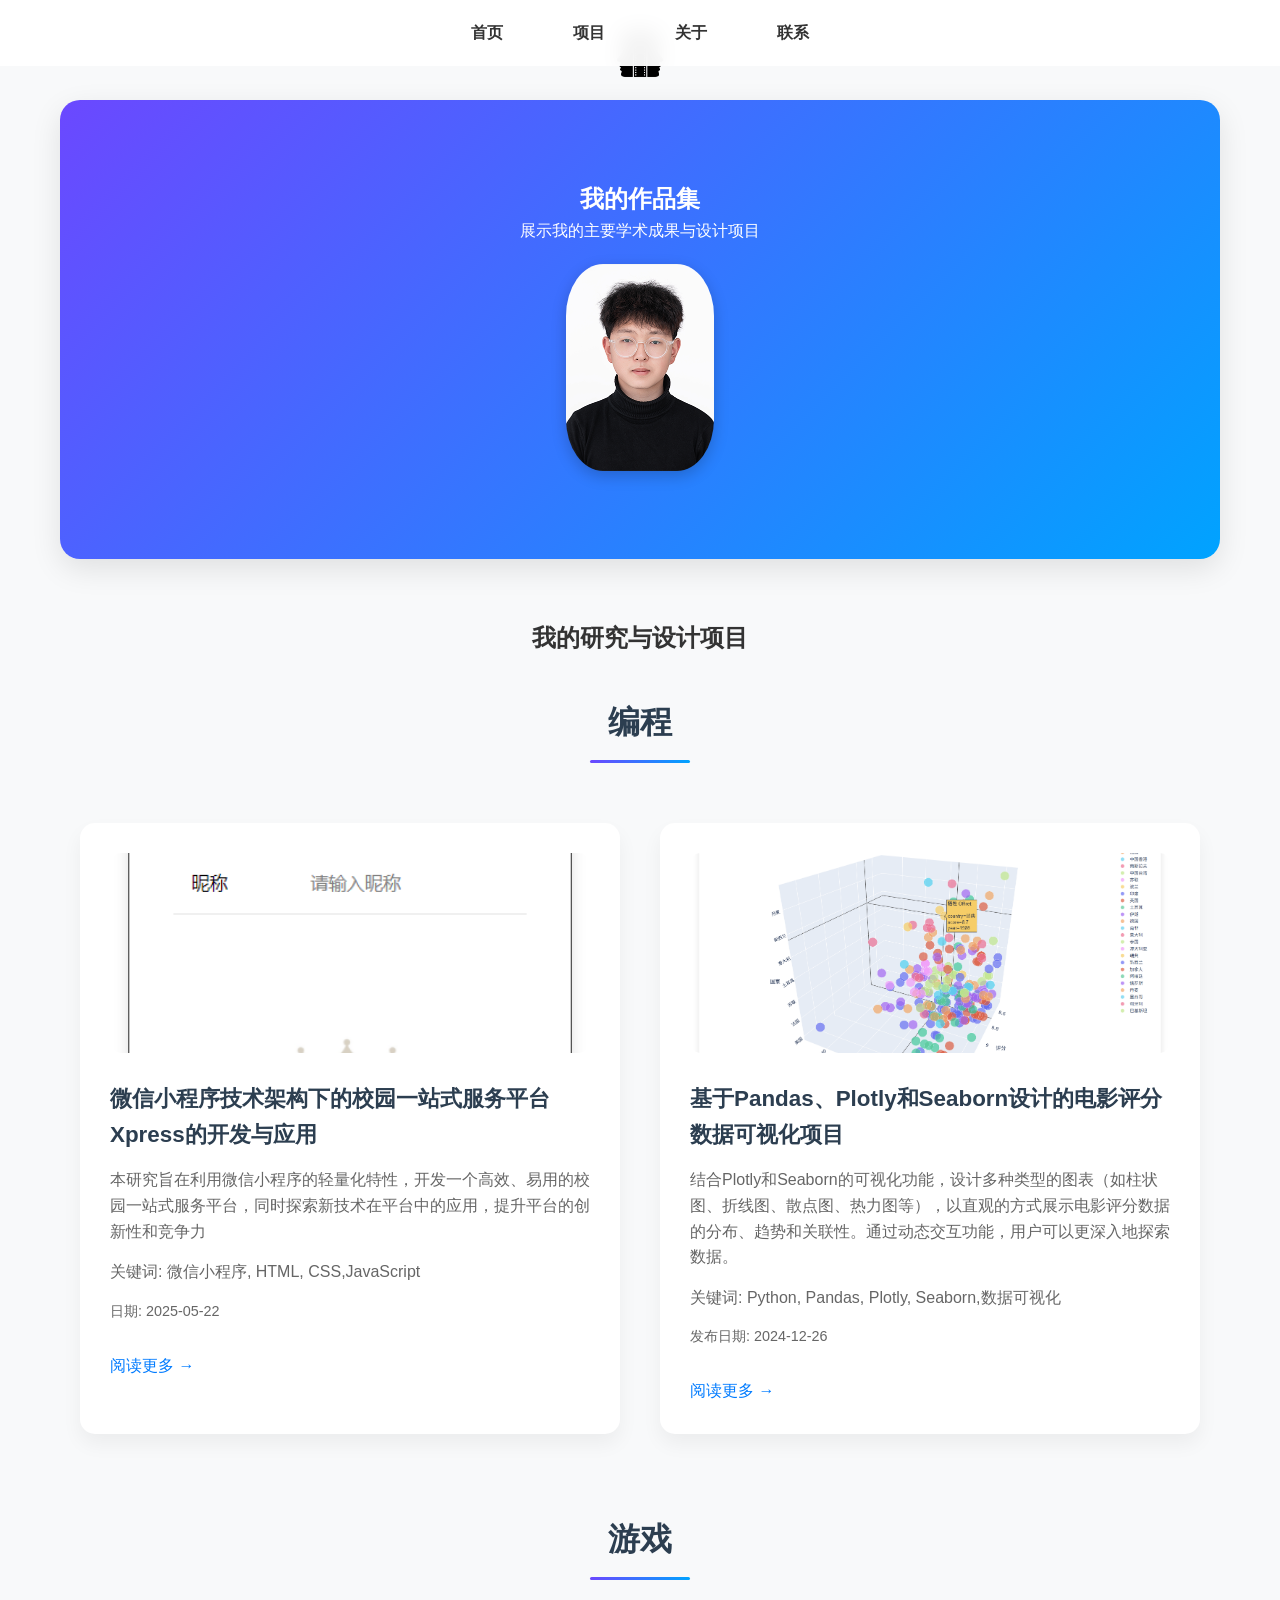
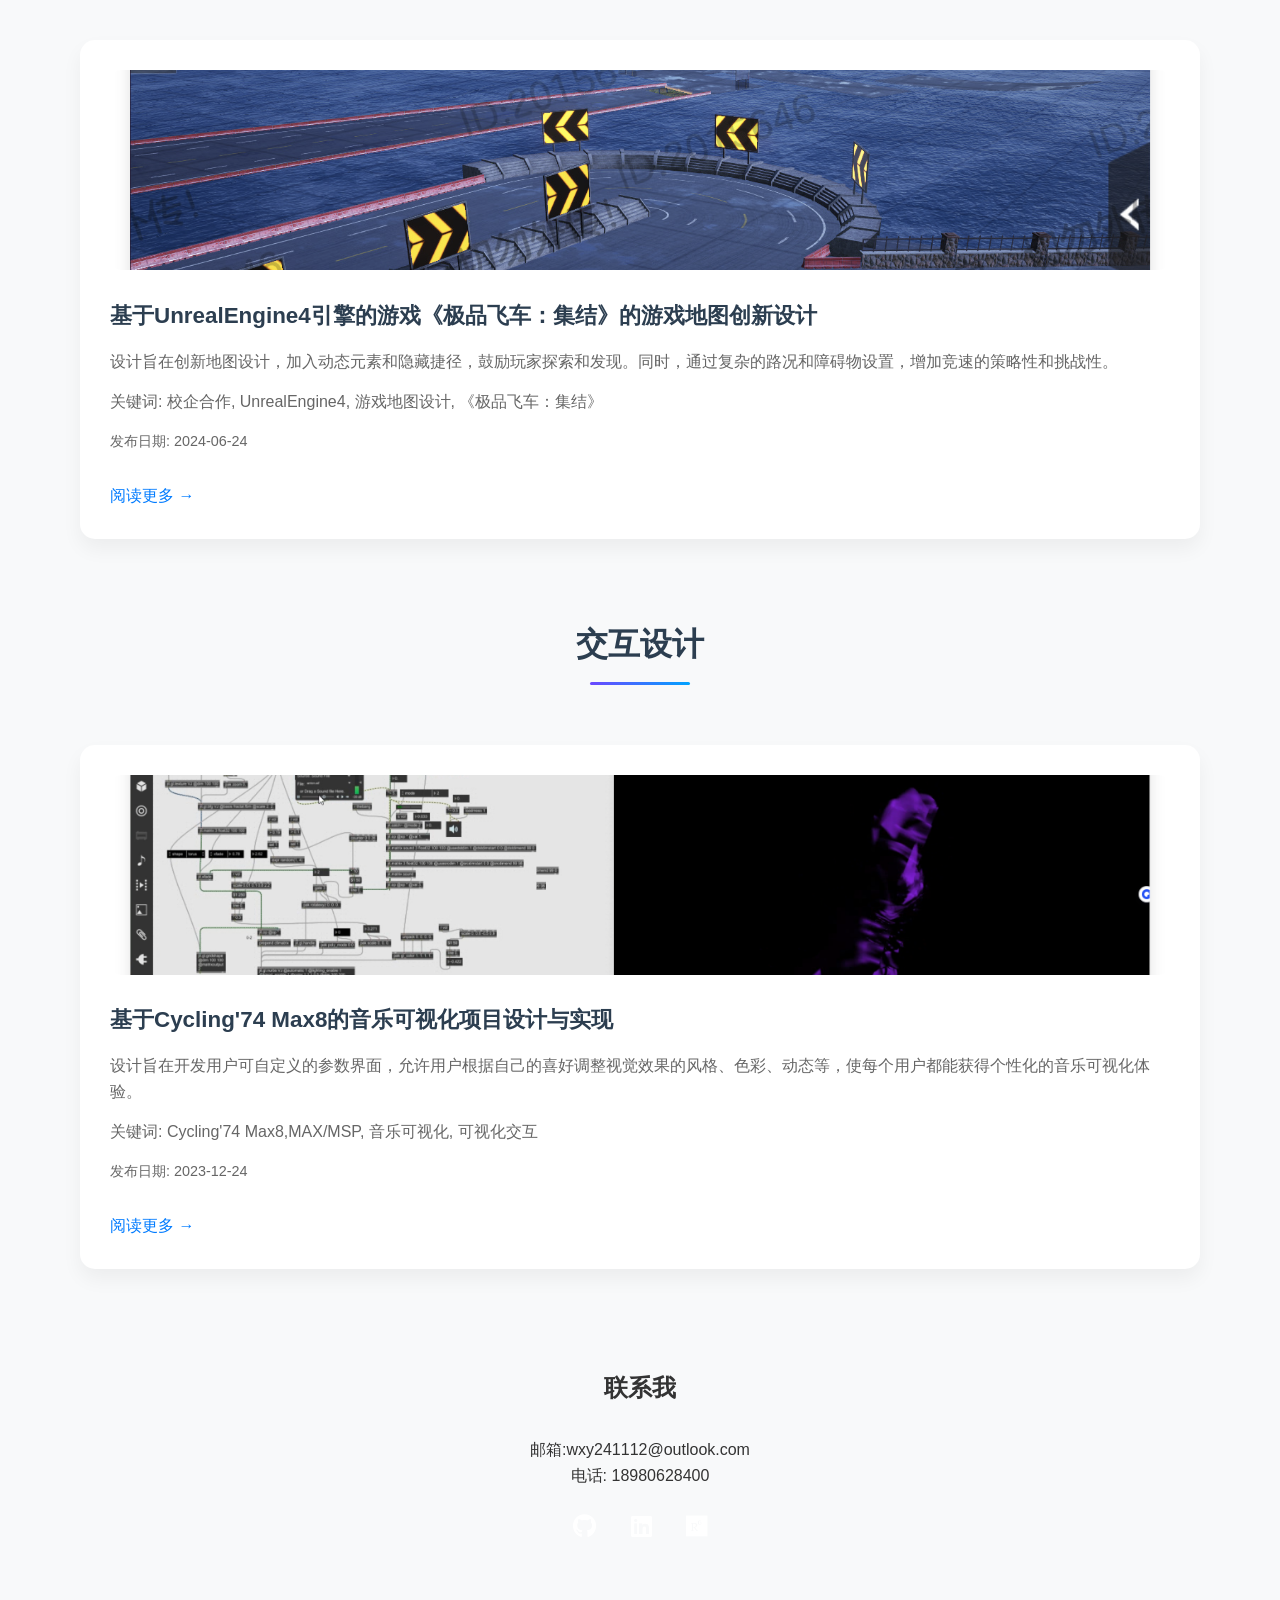
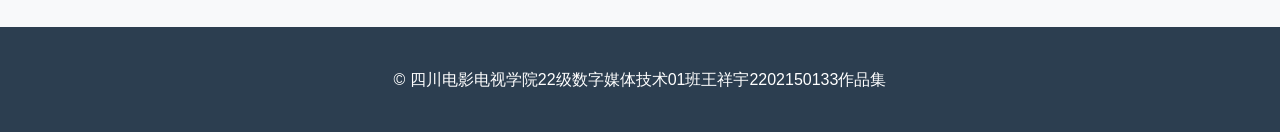
==== commit f6a20d46: "Update index.html details update" ====
--- a/index.html
+++ b/index.html
@@ -190,13 +190,33 @@
                 flex-direction: column;
                 text-align: center;
             }
-
             nav ul li {
                 margin: 10px 0;
             }
-
             .projects-grid {
                 grid-template-columns: 1fr;
+            }
+            .hero {
+                padding: 40px 0 20px 0;
+            }
+            .hero img[alt="学校logo"] {
+                height: 40px !important;
+            }
+            .hero img[alt="头像"] {
+                width: 100px !important;
+                height: 140px !important;
+            }
+            .category-title {
+                font-size: 1.2em;
+            }
+            .project-card {
+                padding: 18px;
+            }
+            .project-image {
+                height: 120px;
+            }
+            .container {
+                padding: 0 5px;
             }
         }
     </style>
@@ -262,7 +282,7 @@
                         <img src="images/jpfc.png" alt="项目3" class="project-image">
                         <h3>基于UnrealEngine4引擎的游戏《极品飞车：集结》的游戏地图创新设计</h3>
                         <p>设计旨在创新地图设计，加入动态元素和隐藏捷径，鼓励玩家探索和发现。同时，通过复杂的路况和障碍物设置，增加竞速的策略性和挑战性。</p>
-                        <p class="keywords">关键词: 校企合作, UnrealEngine4, 地图设计</p>
+                        <p class="keywords">关键词: 校企合作, UnrealEngine4, 游戏地图设计, 《极品飞车：集结》</p>
                         <p class="date">发布日期: 2024-06-24</p>
                         <a href="projects/project3.html" class="read-more">阅读更多 →</a>
                     </div>
@@ -277,7 +297,7 @@
                         <img src="images/max2.png" alt="项目4" class="project-image">
                         <h3>基于Cycling'74 Max8的音乐可视化项目设计与实现</h3>
                         <p>设计旨在开发用户可自定义的参数界面，允许用户根据自己的喜好调整视觉效果的风格、色彩、动态等，使每个用户都能获得个性化的音乐可视化体验。</p>
-                        <p class="keywords">关键词: Cycling'74 Max8, 音乐可视化, 可视化交互</p>
+                        <p class="keywords">关键词: Cycling'74 Max8,MAX/MSP, 音乐可视化, 可视化交互</p>
                         <p class="date">发布日期: 2023-12-24</p>
                         <a href="projects/project4.html" class="read-more">阅读更多 →</a>
                     </div>
@@ -306,6 +326,7 @@
 
     <script>
         // JavaScript 交互功能
+        // 导航栏滚动效果
         window.addEventListener('scroll', function () {
             const nav = document.querySelector('nav');
             if (window.scrollY > 50) {
@@ -317,6 +338,7 @@
             }
         });
 
+        // 平滑滚动
         document.querySelectorAll('a[href^="#"]').forEach(anchor => {
             anchor.addEventListener('click', function (e) {
                 e.preventDefault();
@@ -326,15 +348,94 @@
             });
         });
 
+        // 项目卡片点击效果和弹窗跳转
         document.querySelectorAll('.project-card').forEach(card => {
-            card.addEventListener('click', function () {
-                this.style.transform = 'scale(0.98)';
-                setTimeout(() => {
-                    this.style.transform = 'scale(1)';
-                }, 200);
+            card.addEventListener('click', function (e) {
+                // 防止点击"阅读更多"重复弹窗
+                if (e.target.classList.contains('read-more')) return;
+                // 获取详情页链接
+                const link = card.querySelector('.read-more');
+                if (!link) return;
+                showConfirmModal(link.href);
             });
         });
-
+        // "阅读更多"按钮也弹窗
+        document.querySelectorAll('.read-more').forEach(btn => {
+            btn.addEventListener('click', function (e) {
+                e.preventDefault();
+                showConfirmModal(this.href);
+            });
+        });
+        // 弹窗函数
+        function showConfirmModal(url) {
+            // 避免重复弹窗
+            if (document.getElementById('custom-modal')) return;
+            const modal = document.createElement('div');
+            modal.id = 'custom-modal';
+            modal.style.position = 'fixed';
+            modal.style.top = 0;
+            modal.style.left = 0;
+            modal.style.width = '100vw';
+            modal.style.height = '100vh';
+            modal.style.background = 'rgba(0,0,0,0.25)';
+            modal.style.display = 'flex';
+            modal.style.alignItems = 'center';
+            modal.style.justifyContent = 'center';
+            modal.style.zIndex = 9999;
+            // 弹窗内容
+            const box = document.createElement('div');
+            box.style.background = 'linear-gradient(135deg, #6B48FF, #00A3FF)';
+            box.style.color = '#fff';
+            box.style.padding = '36px 32px 28px 32px';
+            box.style.borderRadius = '18px';
+            box.style.boxShadow = '0 8px 32px rgba(0,0,0,0.18)';
+            box.style.textAlign = 'center';
+            box.style.minWidth = '260px';
+            box.style.maxWidth = '90vw';
+            box.style.fontSize = '1.1em';
+            box.innerHTML = '<div style="font-size:1.2em;margin-bottom:18px;">是否进入该项目详情页？</div>';
+            // 按钮
+            const btnYes = document.createElement('button');
+            btnYes.textContent = '是';
+            btnYes.style.background = '#fff';
+            btnYes.style.color = '#6B48FF';
+            btnYes.style.border = 'none';
+            btnYes.style.borderRadius = '8px';
+            btnYes.style.padding = '8px 28px';
+            btnYes.style.fontSize = '1em';
+            btnYes.style.margin = '0 18px';
+            btnYes.style.cursor = 'pointer';
+            btnYes.style.fontWeight = 'bold';
+            btnYes.onmouseover = () => btnYes.style.background = '#e6e6ff';
+            btnYes.onmouseout = () => btnYes.style.background = '#fff';
+            btnYes.onclick = function() {
+                window.location.href = url;
+            };
+            const btnNo = document.createElement('button');
+            btnNo.textContent = '否';
+            btnNo.style.background = 'rgba(255,255,255,0.7)';
+            btnNo.style.color = '#6B48FF';
+            btnNo.style.border = 'none';
+            btnNo.style.borderRadius = '8px';
+            btnNo.style.padding = '8px 28px';
+            btnNo.style.fontSize = '1em';
+            btnNo.style.margin = '0 18px';
+            btnNo.style.cursor = 'pointer';
+            btnNo.style.fontWeight = 'bold';
+            btnNo.onmouseover = () => btnNo.style.background = '#f0f0ff';
+            btnNo.onmouseout = () => btnNo.style.background = 'rgba(255,255,255,0.7)';
+            btnNo.onclick = function() {
+                document.body.removeChild(modal);
+            };
+            box.appendChild(btnYes);
+            box.appendChild(btnNo);
+            modal.appendChild(box);
+            modal.addEventListener('click', function(e) {
+                if (e.target === modal) document.body.removeChild(modal);
+            });
+            document.body.appendChild(modal);
+        }
+        // 页面加载动画
         window.addEventListener('load', function () {
             document.body.style.opacity = '1';
             document.body.style.transition = 'opacity 0.5s ease-in';
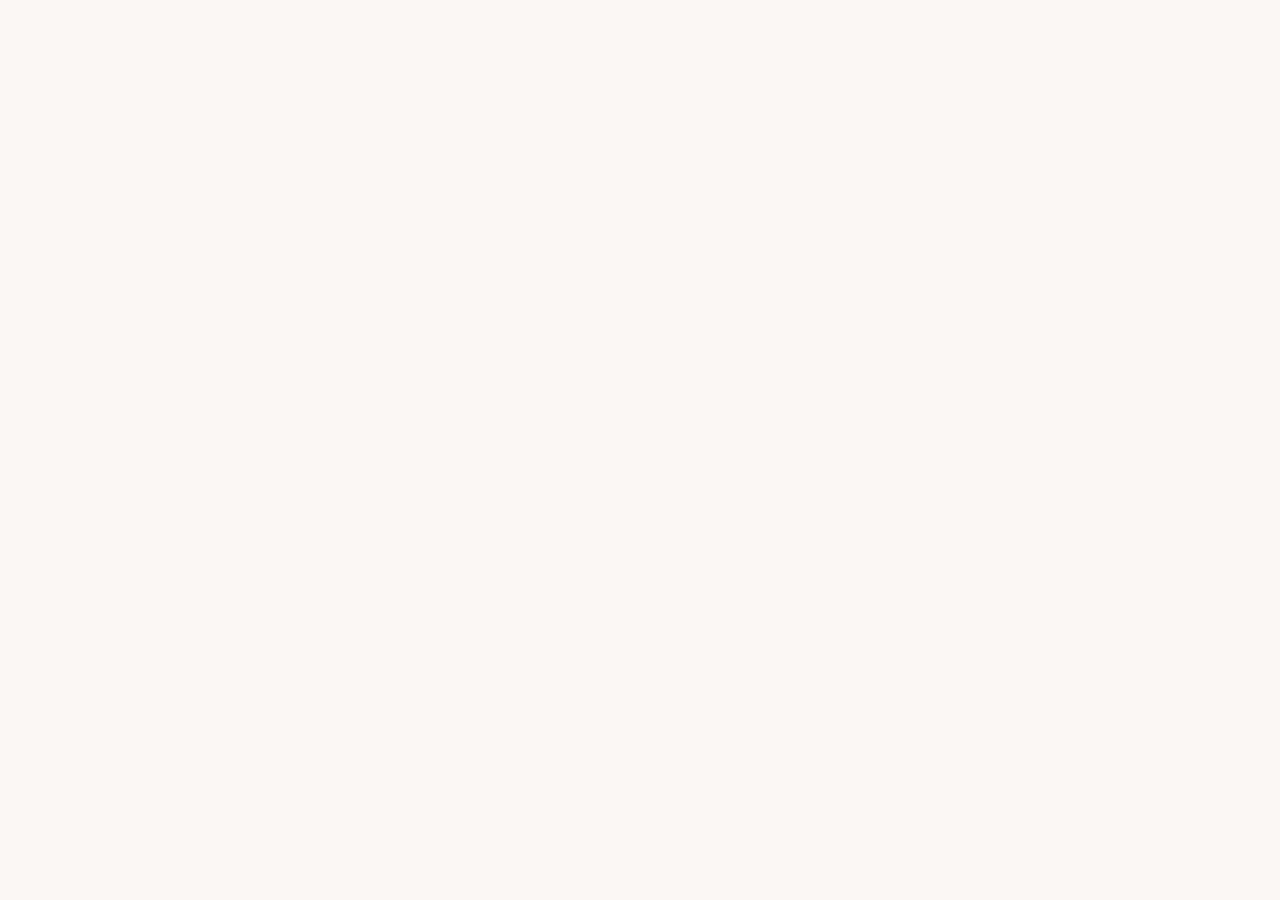
==== commit 7202bb12: "Add files via upload" ====
--- a/index.html
+++ b/index.html
@@ -1,446 +1,724 @@
-<!DOCTYPE html>
-<html lang="zh-CN">
-
-<head>
-    <meta charset="UTF-8">
-    <meta name="viewport" content="width=device-width, initial-scale=1.0">
-    <title>王祥宇作品集</title>
-    <link rel="stylesheet" href="https://cdnjs.cloudflare.com/ajax/libs/font-awesome/5.15.4/css/all.min.css">
-    <style>
-        /* CSS 样式 */
-        * {
-            margin: 0;
-            padding: 0;
-            box-sizing: border-box;
-            font-family: 'Segoe UI', Arial, sans-serif;
-        }
-
-        body {
-            background-color: #f8f9fa;
-            line-height: 1.6;
-            color: #333;
-        }
-
-        nav {
-            position: fixed;
-            top: 0;
-            width: 100%;
-            background-color: rgba(255, 255, 255, 0.98);
-            padding: 20px;
-            box-shadow: 0 2px 15px rgba(0, 0, 0, 0.1);
-            z-index: 1000;
-            backdrop-filter: blur(10px);
-        }
-
-        nav ul {
-            display: flex;
-            justify-content: center;
-            list-style: none;
-        }
-
-        nav ul li {
-            margin: 0 20px;
-        }
-
-        nav a {
-            text-decoration: none;
-            color: #333;
-            font-weight: 600;
-            transition: all 0.3s;
-            padding: 8px 15px;
-            border-radius: 20px;
-        }
-
-        nav a:hover {
-            color: #007bff;
-            background-color: rgba(0, 123, 255, 0.1);
-        }
-
-        .container {
-            max-width: 1200px;
-            margin: 100px auto 50px;
-            padding: 0 20px;
-        }
-
-        .hero {
-            text-align: center;
-            padding: 80px 0;
-            background: linear-gradient(135deg, #6B48FF, #00A3FF);
-            color: white;
-            border-radius: 20px;
-            margin-bottom: 60px;
-            box-shadow: 0 10px 30px rgba(0, 0, 0, 0.1);
-        }
-
-        .category-section {
-            margin-bottom: 60px;
-        }
-
-        .category-title {
-            text-align: center;
-            margin-bottom: 40px;
-            color: #2c3e50;
-            font-size: 2em;
-            position: relative;
-            padding-bottom: 15px;
-        }
-
-        .category-title::after {
-            content: '';
-            position: absolute;
-            bottom: 0;
-            left: 50%;
-            transform: translateX(-50%);
-            width: 100px;
-            height: 3px;
-            background: linear-gradient(90deg, #6B48FF, #00A3FF);
-            border-radius: 3px;
-        }
-
-        .projects-grid {
-            display: grid;
-            grid-template-columns: repeat(auto-fit, minmax(350px, 1fr));
-            gap: 40px;
-            padding: 20px;
-        }
-
-        .project-card {
-            background: white;
-            border-radius: 15px;
-            padding: 30px;
-            box-shadow: 0 10px 20px rgba(0, 0, 0, 0.05);
-            transition: all 0.3s ease;
-            cursor: pointer;
-        }
-
-        .project-card:hover {
-            transform: translateY(-10px);
-            box-shadow: 0 15px 30px rgba(0, 0, 0, 0.1);
-        }
-
-        .project-image {
-            width: 100%;
-            height: 200px;
-            object-fit: cover;
-            border-radius: 10px;
-            margin-bottom: 20px;
-        }
-
-        .project-card h3 {
-            color: #2c3e50;
-            margin-bottom: 15px;
-            font-size: 1.4em;
-        }
-
-        .project-card p {
-            color: #666;
-            margin-bottom: 15px;
-        }
-
-        .keywords {
-            color: #007bff;
-            font-weight: 500;
-        }
-
-        .date {
-            color: #888;
-            font-size: 0.9em;
-        }
-
-        .read-more {
-            display: inline-block;
-            color: #007bff;
-            text-decoration: none;
-            font-weight: 500;
-            margin-top: 15px;
-            transition: all 0.3s;
-        }
-
-        .read-more:hover {
-            color: #0056b3;
-            transform: translateX(5px);
-        }
-
-        footer {
-            background: #2c3e50;
-            color: white;
-            text-align: center;
-            padding: 40px;
-            margin-top: 80px;
-        }
-
-        .social-links {
-            margin-top: 20px;
-        }
-
-        .social-links a {
-            color: white;
-            margin: 0 15px;
-            font-size: 24px;
-            transition: all 0.3s;
-        }
-
-        .social-links a:hover {
-            color: #007bff;
-            transform: translateY(-3px);
-        }
-
-        @media (max-width: 768px) {
-            nav ul {
-                flex-direction: column;
-                text-align: center;
-            }
-            nav ul li {
-                margin: 10px 0;
-            }
-            .projects-grid {
-                grid-template-columns: 1fr;
-            }
-            .hero {
-                padding: 40px 0 20px 0;
-            }
-            .hero img[alt="学校logo"] {
-                height: 40px !important;
-            }
-            .hero img[alt="头像"] {
-                width: 100px !important;
-                height: 140px !important;
-            }
-            .category-title {
-                font-size: 1.2em;
-            }
-            .project-card {
-                padding: 18px;
-            }
-            .project-image {
-                height: 120px;
-            }
-            .container {
-                padding: 0 5px;
-            }
-        }
-    </style>
-</head>
-
-<body>
-    <!-- 导航栏 -->
-    <nav>
-        <ul>
-            <li><a href="#home">首页</a></li>
-            <li><a href="#projects">项目</a></li>
-            <li><a href="#about">关于</a></li>
-            <li><a href="#contact">联系</a></li>
-        </ul>
-    </nav>
-
-    <!-- 主要内容区 -->
-    <div class="container">
-        <!-- 简介部分 -->
-        <section class="hero" id="home">
-            <div style="position: absolute; top: 20px; left: 50%; transform: translateX(-50%);">
-                <img src="images/logo.png" alt="学校logo" style="height: 60px; margin-bottom: 20px;">
-            </div>
-            <h1>我的作品集</h1>
-            <p>展示我的主要学术成果与设计项目</p>
-            <img src="images/证件照.png" alt="头像"
-                style="width: 148px; height: 207px; border-radius: 25%; margin-top: 20px; box-shadow: 0 5px 15px rgba(0,0,0,0.2);">
-        </section>
-
-        <!-- 项目展示 -->
-        <section id="projects">
-            <h2 style="text-align: center; margin-bottom: 40px;">我的研究与设计项目</h2>
-            
-            <!-- 编程类项目 -->
-            <div class="category-section">
-                <h3 class="category-title">编程</h3>
-                <div class="projects-grid">
-                    <div class="project-card">
-                        <img src="images/1.png" alt="项目1" class="project-image">
-                        <h3>微信小程序技术架构下的校园一站式服务平台Xpress的开发与应用</h3>
-                        <p>本研究旨在利用微信小程序的轻量化特性，开发一个高效、易用的校园一站式服务平台，同时探索新技术在平台中的应用，提升平台的创新性和竞争力</p>
-                        <p class="keywords">关键词: 微信小程序, HTML, CSS,JavaScript</p>
-                        <p class="date">日期: 2025-05-22</p>
-                        <a href="projects/project1.html" class="read-more">阅读更多 →</a>
-                    </div>
-
-                    <div class="project-card">
-                        <img src="images/pycharm.png" alt="项目2" class="project-image">
-                        <h3>基于Pandas、Plotly和Seaborn设计的电影评分数据可视化项目</h3>
-                        <p>结合Plotly和Seaborn的可视化功能，设计多种类型的图表（如柱状图、折线图、散点图、热力图等），以直观的方式展示电影评分数据的分布、趋势和关联性。通过动态交互功能，用户可以更深入地探索数据。</p>
-                        <p class="keywords">关键词: Python, Pandas, Plotly, Seaborn,数据可视化</p>
-                        <p class="date">发布日期: 2024-12-26</p>
-                        <a href="projects/project2.html" class="read-more">阅读更多 →</a>
-                    </div>
-                </div>
-            </div>
-
-            <!-- 游戏类项目 -->
-            <div class="category-section">
-                <h3 class="category-title">游戏</h3>
-                <div class="projects-grid">
-                    <div class="project-card">
-                        <img src="images/jpfc.png" alt="项目3" class="project-image">
-                        <h3>基于UnrealEngine4引擎的游戏《极品飞车：集结》的游戏地图创新设计</h3>
-                        <p>设计旨在创新地图设计，加入动态元素和隐藏捷径，鼓励玩家探索和发现。同时，通过复杂的路况和障碍物设置，增加竞速的策略性和挑战性。</p>
-                        <p class="keywords">关键词: 校企合作, UnrealEngine4, 游戏地图设计, 《极品飞车：集结》</p>
-                        <p class="date">发布日期: 2024-06-24</p>
-                        <a href="projects/project3.html" class="read-more">阅读更多 →</a>
-                    </div>
-                </div>
-            </div>
-
-            <!-- 交互设计类项目 -->
-            <div class="category-section">
-                <h3 class="category-title">交互设计</h3>
-                <div class="projects-grid">
-                    <div class="project-card">
-                        <img src="images/max2.png" alt="项目4" class="project-image">
-                        <h3>基于Cycling'74 Max8的音乐可视化项目设计与实现</h3>
-                        <p>设计旨在开发用户可自定义的参数界面，允许用户根据自己的喜好调整视觉效果的风格、色彩、动态等，使每个用户都能获得个性化的音乐可视化体验。</p>
-                        <p class="keywords">关键词: Cycling'74 Max8,MAX/MSP, 音乐可视化, 可视化交互</p>
-                        <p class="date">发布日期: 2023-12-24</p>
-                        <a href="projects/project4.html" class="read-more">阅读更多 →</a>
-                    </div>
-                </div>
-            </div>
-        </section>
-
-        <!-- 联系方式 -->
-        <section id="contact" style="margin-top: 80px;">
-            <h2 style="text-align: center;">联系我</h2>
-            <div style="text-align: center; margin-top: 30px;">
-                <p>邮箱:wxy241112@outlook.com</p>
-                <p>电话: 18980628400</p>
-                <div class="social-links">
-                    <a href="#"><i class="fab fa-github"></i></a>
-                    <a href="#"><i class="fab fa-linkedin"></i></a>
-                    <a href="#"><i class="fab fa-researchgate"></i></a>
-                </div>
-            </div>
-        </section>
-    </div>
-
-    <footer>
-        <p>&copy; 四川电影电视学院22级数字媒体技术01班王祥宇2202150133作品集</p>
-    </footer>
-
-    <script>
-        // JavaScript 交互功能
-        // 导航栏滚动效果
-        window.addEventListener('scroll', function () {
-            const nav = document.querySelector('nav');
-            if (window.scrollY > 50) {
-                nav.style.background = 'rgba(255, 255, 255, 0.98)';
-                nav.style.boxShadow = '0 2px 10px rgba(0,0,0,0.1)';
-            } else {
-                nav.style.background = 'rgba(255, 255, 255, 0.95)';
-                nav.style.boxShadow = 'none';
-            }
-        });
-
-        // 平滑滚动
-        document.querySelectorAll('a[href^="#"]').forEach(anchor => {
-            anchor.addEventListener('click', function (e) {
-                e.preventDefault();
-                document.querySelector(this.getAttribute('href')).scrollIntoView({
-                    behavior: 'smooth'
-                });
-            });
-        });
-
-        // 项目卡片点击效果和弹窗跳转
-        document.querySelectorAll('.project-card').forEach(card => {
-            card.addEventListener('click', function (e) {
-                // 防止点击"阅读更多"重复弹窗
-                if (e.target.classList.contains('read-more')) return;
-                // 获取详情页链接
-                const link = card.querySelector('.read-more');
-                if (!link) return;
-                showConfirmModal(link.href);
-            });
-        });
-        // "阅读更多"按钮也弹窗
-        document.querySelectorAll('.read-more').forEach(btn => {
-            btn.addEventListener('click', function (e) {
-                e.preventDefault();
-                showConfirmModal(this.href);
-            });
-        });
-        // 弹窗函数
-        function showConfirmModal(url) {
-            // 避免重复弹窗
-            if (document.getElementById('custom-modal')) return;
-            const modal = document.createElement('div');
-            modal.id = 'custom-modal';
-            modal.style.position = 'fixed';
-            modal.style.top = 0;
-            modal.style.left = 0;
-            modal.style.width = '100vw';
-            modal.style.height = '100vh';
-            modal.style.background = 'rgba(0,0,0,0.25)';
-            modal.style.display = 'flex';
-            modal.style.alignItems = 'center';
-            modal.style.justifyContent = 'center';
-            modal.style.zIndex = 9999;
-            // 弹窗内容
-            const box = document.createElement('div');
-            box.style.background = 'linear-gradient(135deg, #6B48FF, #00A3FF)';
-            box.style.color = '#fff';
-            box.style.padding = '36px 32px 28px 32px';
-            box.style.borderRadius = '18px';
-            box.style.boxShadow = '0 8px 32px rgba(0,0,0,0.18)';
-            box.style.textAlign = 'center';
-            box.style.minWidth = '260px';
-            box.style.maxWidth = '90vw';
-            box.style.fontSize = '1.1em';
-            box.innerHTML = '<div style="font-size:1.2em;margin-bottom:18px;">是否进入该项目详情页？</div>';
-            // 按钮
-            const btnYes = document.createElement('button');
-            btnYes.textContent = '是';
-            btnYes.style.background = '#fff';
-            btnYes.style.color = '#6B48FF';
-            btnYes.style.border = 'none';
-            btnYes.style.borderRadius = '8px';
-            btnYes.style.padding = '8px 28px';
-            btnYes.style.fontSize = '1em';
-            btnYes.style.margin = '0 18px';
-            btnYes.style.cursor = 'pointer';
-            btnYes.style.fontWeight = 'bold';
-            btnYes.onmouseover = () => btnYes.style.background = '#e6e6ff';
-            btnYes.onmouseout = () => btnYes.style.background = '#fff';
-            btnYes.onclick = function() {
-                window.location.href = url;
-            };
-            const btnNo = document.createElement('button');
-            btnNo.textContent = '否';
-            btnNo.style.background = 'rgba(255,255,255,0.7)';
-            btnNo.style.color = '#6B48FF';
-            btnNo.style.border = 'none';
-            btnNo.style.borderRadius = '8px';
-            btnNo.style.padding = '8px 28px';
-            btnNo.style.fontSize = '1em';
-            btnNo.style.margin = '0 18px';
-            btnNo.style.cursor = 'pointer';
-            btnNo.style.fontWeight = 'bold';
-            btnNo.onmouseover = () => btnNo.style.background = '#f0f0ff';
-            btnNo.onmouseout = () => btnNo.style.background = 'rgba(255,255,255,0.7)';
-            btnNo.onclick = function() {
-                document.body.removeChild(modal);
-            };
-            box.appendChild(btnYes);
-            box.appendChild(btnNo);
-            modal.appendChild(box);
-            modal.addEventListener('click', function(e) {
-                if (e.target === modal) document.body.removeChild(modal);
-            });
-            document.body.appendChild(modal);
-        }
-        // 页面加载动画
-        window.addEventListener('load', function () {
-            document.body.style.opacity = '1';
-            document.body.style.transition = 'opacity 0.5s ease-in';
-        });
-    </script>
-</body>
-
-</html>
+<!DOCTYPE html>
+<html lang="zh-CN">
+<head>
+  <meta charset="UTF-8" />
+  <meta name="viewport" content="width=device-width, initial-scale=1.0" />
+  <meta name="creative-medium" content="interactive-prototype" />
+  <title>文雪怡 · 数字媒体作品集</title>
+  <link rel="preload" as="style" href="https://miaoda.feishu.cn/fonts/css2?family=Noto+Serif+SC:wght@400;600;700&family=Noto+Sans+SC:wght@300;400;500;600;700&display=swap" />
+  <link rel="stylesheet" href="https://miaoda.feishu.cn/fonts/css2?family=Noto+Serif+SC:wght@400;600;700&family=Noto+Sans+SC:wght@300;400;500;600;700&display=swap" />
+  <link rel="preload" as="script" href="https://sf3-scmcdn-cn.feishucdn.com/obj/feishu-static/miaoda/coding-unpkg-sdk/react@18.3.1/umd/react.production.min.js" />
+  <link rel="preload" as="script" href="https://sf3-scmcdn-cn.feishucdn.com/obj/feishu-static/miaoda/coding-unpkg-sdk/react-dom@18.3.1/umd/react-dom.production.min.js" />
+  <link rel="preload" as="script" href="https://sf3-scmcdn-cn.feishucdn.com/obj/feishu-static/miaoda/coding-unpkg-sdk/@babel/standalone@7.29.0/babel.min.js" />
+  <link rel="preload" as="fetch" crossorigin="anonymous" href="app.jsx" />
+  <link rel="stylesheet" href="styles.css" />
+</head>
+<body>
+  <div id="root"></div>
+  <script src="https://sf3-scmcdn-cn.feishucdn.com/obj/feishu-static/miaoda/coding-unpkg-sdk/react@18.3.1/umd/react.production.min.js" crossorigin="anonymous"></script>
+  <script src="https://sf3-scmcdn-cn.feishucdn.com/obj/feishu-static/miaoda/coding-unpkg-sdk/react-dom@18.3.1/umd/react-dom.production.min.js" crossorigin="anonymous"></script>
+  <script src="https://sf3-scmcdn-cn.feishucdn.com/obj/feishu-static/miaoda/coding-unpkg-sdk/@babel/standalone@7.29.0/babel.min.js" crossorigin="anonymous"></script>
+  <script type="text/babel" data-inlined-from="app.jsx">
+const { useState, useEffect, useRef, useCallback } = React;
+
+/* ============================================================
+   作品数据
+   ============================================================ */
+const CATEGORIES = [
+  { id: 'demo', name: '演示视频', icon: 'play', desc: '产品演示、虚拟现实与游戏方向作品展示' },
+  { id: 'vlog', name: '口播视频', icon: 'mic', desc: '个人出镜口播类视频作品' },
+  { id: 'live', name: '直播切片剪辑', icon: 'scissors', desc: '直播内容精选剪辑与二次创作' },
+  { id: 'ai', name: 'AI视频剪辑生成', icon: 'sparkles', desc: '人工智能辅助视频生成与剪辑' },
+  { id: 'poster', name: '海报设计', icon: 'image', desc: '平面海报与视觉设计作品' },
+  { id: 'audio', name: '音频设计', icon: 'volume', desc: '游戏音频与声音设计作品' },
+];
+
+const WORKS = {
+  demo: [
+    {
+      id: 'demo-1',
+      title: '微信小程序演示视频',
+      desc: '面向二次元周边爱好者的收纳小程序项目演示，展示完整产品交互流程',
+      type: 'video',
+      src: 'https://aka.doubaocdn.com/s/8rUR9eQeb6',
+      duration: '02:30',
+    },
+    {
+      id: 'demo-2',
+      title: '女书虚拟现实',
+      desc: '虚拟现实方向作品演示，沉浸式文化遗产数字化体验',
+      type: 'video',
+      src: 'https://aka.doubaocdn.com/s/3I5UYFi8ae',
+      duration: '03:15',
+    },
+    {
+      id: 'demo-3',
+      title: '《极品飞车》编辑模式地图演示',
+      desc: '游戏编辑模式地图创作演示，展示关卡设计与玩家创作系统',
+      type: 'video',
+      src: 'https://aka.doubaocdn.com/s/Pl8ctUKHNb',
+      duration: '04:20',
+    },
+    {
+      id: 'demo-4',
+      title: '极品飞车',
+      desc: '游戏相关视频作品，赛车游戏实机演示与精彩集锦',
+      type: 'video',
+      src: 'https://aka.doubaocdn.com/s/mfv5pzcLqJ',
+      duration: '01:48',
+    },
+    {
+      id: 'demo-5',
+      title: 'AE广告短篇制作',
+      desc: 'After Effects影视广告短片制作，动态图形与视觉特效结合',
+      type: 'video',
+      src: 'https://aka.doubaocdn.com/s/B5VlRXrvjT',
+      duration: '00:56',
+    },
+  ],
+  vlog: [
+    {
+      id: 'vlog-1',
+      title: '口播视频1',
+      desc: '个人出镜口播作品，自然表达与镜头语言结合',
+      type: 'video',
+      src: 'https://aka.doubaocdn.com/s/KAQgAAtxLY',
+      duration: '02:10',
+    },
+    {
+      id: 'vlog-2',
+      title: '口播视频2',
+      desc: '叙事型口播创作，内容策划与视觉呈现并重',
+      type: 'video',
+      src: 'https://aka.doubaocdn.com/s/LleyyVCR7p',
+      duration: '03:05',
+    },
+  ],
+  live: [
+    {
+      id: 'live-1',
+      title: '直播切片剪辑',
+      desc: '直播精彩内容精选剪辑，节奏把控与二次创作',
+      type: 'video',
+      src: 'https://aka.doubaocdn.com/s/4koCFoxste',
+      duration: '01:32',
+    },
+  ],
+  ai: [
+    {
+      id: 'ai-1',
+      title: 'AI视频方向-重生冷宫',
+      desc: 'AI生成视频方向作品，探索人工智能与影像创作的边界',
+      type: 'video',
+      src: 'https://aka.doubaocdn.com/s/VIPjAobN3U',
+      duration: '02:20',
+    },
+  ],
+  poster: [
+    {
+      id: 'poster-1',
+      title: '锦衣卫海报',
+      desc: '古风武侠风格「锦衣卫」主题海报，含书法大字与大明红印，传统美学与现代设计融合',
+      type: 'image',
+      src: 'https://aka.doubaocdn.com/s/oq1Yxjxlqn',
+    },
+    {
+      id: 'poster-2',
+      title: 'UI产品设计海报展板',
+      desc: '「校园藏宝阁」校园二手交易平台App UI设计展板，含设计规范、功能架构图与界面设计展示',
+      type: 'image',
+      src: 'https://aka.doubaocdn.com/s/bWBNOmYmnU',
+    },
+  ],
+  audio: [
+    {
+      id: 'audio-1',
+      title: '游戏音频设计',
+      desc: '游戏场景音频设计，环境音、音效与音乐的整体听觉体验构建',
+      type: 'audio',
+      src: 'https://aka.doubaocdn.com/s/wVxcNA8Y6w',
+    },
+    {
+      id: 'audio-2',
+      title: '音频设计',
+      desc: '综合音频设计作品，涵盖声音设计与音频后期制作',
+      type: 'audio',
+      src: 'https://aka.doubaocdn.com/s/107sk9NnLO',
+    },
+  ],
+};
+
+/* ============================================================
+   SVG 图标组件
+   ============================================================ */
+const Icons = {
+  Play: () => (
+    <svg viewBox="0 0 24 24" fill="currentColor">
+      <path d="M8 5v14l11-7z" />
+    </svg>
+  ),
+  Clock: () => (
+    <svg viewBox="0 0 24 24" fill="none" stroke="currentColor" strokeWidth="2" strokeLinecap="round" strokeLinejoin="round">
+      <circle cx="12" cy="12" r="10" />
+      <polyline points="12 6 12 12 16 14" />
+    </svg>
+  ),
+  Video: () => (
+    <svg viewBox="0 0 24 24" fill="none" stroke="currentColor" strokeWidth="2" strokeLinecap="round" strokeLinejoin="round">
+      <polygon points="23 7 16 12 23 17 23 7" />
+      <rect x="1" y="5" width="15" height="14" rx="2" ry="2" />
+    </svg>
+  ),
+  Close: () => (
+    <svg viewBox="0 0 24 24" fill="none" stroke="currentColor" strokeWidth="2" strokeLinecap="round" strokeLinejoin="round">
+      <line x1="18" y1="6" x2="6" y2="18" />
+      <line x1="6" y1="6" x2="18" y2="18" />
+    </svg>
+  ),
+  Menu: () => (
+    <svg viewBox="0 0 24 24" fill="none" stroke="currentColor" strokeWidth="2" strokeLinecap="round" strokeLinejoin="round">
+      <line x1="3" y1="12" x2="21" y2="12" />
+      <line x1="3" y1="6" x2="21" y2="6" />
+      <line x1="3" y1="18" x2="21" y2="18" />
+    </svg>
+  ),
+  Phone: () => (
+    <svg viewBox="0 0 24 24" fill="none" stroke="currentColor" strokeWidth="2" strokeLinecap="round" strokeLinejoin="round">
+      <path d="M22 16.92v3a2 2 0 0 1-2.18 2 19.79 19.79 0 0 1-8.63-3.07 19.5 19.5 0 0 1-6-6 19.79 19.79 0 0 1-3.07-8.67A2 2 0 0 1 4.11 2h3a2 2 0 0 1 2 1.72 12.84 12.84 0 0 0 .7 2.81 2 2 0 0 1-.45 2.11L8.09 9.91a16 16 0 0 0 6 6l1.27-1.27a2 2 0 0 1 2.11-.45 12.84 12.84 0 0 0 2.81.7A2 2 0 0 1 22 16.92z" />
+    </svg>
+  ),
+  Wechat: () => (
+    <svg viewBox="0 0 24 24" fill="none" stroke="currentColor" strokeWidth="2" strokeLinecap="round" strokeLinejoin="round">
+      <path d="M21 11.5a8.38 8.38 0 0 1-.9 3.8 8.5 8.5 0 0 1-7.6 4.7 8.38 8.38 0 0 1-3.8-.9L3 21l1.9-5.7a8.38 8.38 0 0 1-.9-3.8 8.5 8.5 0 0 1 4.7-7.6 8.38 8.38 0 0 1 3.8-.9h.5a8.48 8.48 0 0 1 8 8v.5z" />
+    </svg>
+  ),
+  Mail: () => (
+    <svg viewBox="0 0 24 24" fill="none" stroke="currentColor" strokeWidth="2" strokeLinecap="round" strokeLinejoin="round">
+      <path d="M4 4h16c1.1 0 2 .9 2 2v12c0 1.1-.9 2-2 2H4c-1.1 0-2-.9-2-2V6c0-1.1.9-2 2-2z" />
+      <polyline points="22,6 12,13 2,6" />
+    </svg>
+  ),
+  Volume: () => (
+    <svg viewBox="0 0 24 24" fill="none" stroke="currentColor" strokeWidth="2" strokeLinecap="round" strokeLinejoin="round">
+      <polygon points="11 5 6 9 2 9 2 15 6 15 11 19 11 5" />
+      <path d="M19.07 4.93a10 10 0 0 1 0 14.14M15.54 8.46a5 5 0 0 1 0 7.07" />
+    </svg>
+  ),
+};
+
+/* ============================================================
+   顶部导航
+   ============================================================ */
+function Navbar({ activeSection, onNavigate }) {
+  const [scrolled, setScrolled] = useState(false);
+  const [menuOpen, setMenuOpen] = useState(false);
+
+  useEffect(() => {
+    const handleScroll = () => {
+      setScrolled(window.scrollY > 20);
+    };
+    window.addEventListener('scroll', handleScroll, { passive: true });
+    return () => window.removeEventListener('scroll', handleScroll);
+  }, []);
+
+  const handleClick = (e, id) => {
+    e.preventDefault();
+    setMenuOpen(false);
+    onNavigate(id);
+  };
+
+  return (
+    <>
+      <nav className={`nav ${scrolled ? 'scrolled' : ''}`}>
+        <div className="nav-inner">
+          <a href="#top" className="nav-brand" onClick={(e) => handleClick(e, 'top')}>
+            <div className="nav-brand-mark">文</div>
+            <div className="nav-brand-text">
+              <span className="nav-brand-name">文雪怡</span>
+              <span className="nav-brand-sub">Portfolio</span>
+            </div>
+          </a>
+
+          <ul className={`nav-links ${menuOpen ? 'open' : ''}`}>
+            {CATEGORIES.map((cat) => (
+              <li key={cat.id}>
+                <a
+                  href={`#${cat.id}`}
+                  className={`nav-link ${activeSection === cat.id ? 'active' : ''}`}
+                  onClick={(e) => handleClick(e, cat.id)}
+                >
+                  {cat.name}
+                </a>
+              </li>
+            ))}
+            <li>
+              <a
+                href="#contact"
+                className={`nav-link ${activeSection === 'contact' ? 'active' : ''}`}
+                onClick={(e) => handleClick(e, 'contact')}
+              >
+                联系方式
+              </a>
+            </li>
+          </ul>
+
+          <button
+            className="nav-hamburger"
+            onClick={() => setMenuOpen(!menuOpen)}
+            aria-label="菜单"
+          >
+            {menuOpen ? <Icons.Close /> : <Icons.Menu />}
+          </button>
+        </div>
+      </nav>
+      <div
+        className={`mobile-menu-backdrop ${menuOpen ? 'open' : ''}`}
+        onClick={() => setMenuOpen(false)}
+      />
+    </>
+  );
+}
+
+/* ============================================================
+   Hero 区域
+   ============================================================ */
+function Hero() {
+  return (
+    <section className="hero" id="top">
+      <div className="hero-decoration">
+        {Array.from({ length: 6 }).map((_, i) => (
+          <div key={i} className="hero-line" />
+        ))}
+      </div>
+
+      <div className="hero-content">
+        <div className="hero-eyebrow reveal">
+          <span className="hero-eyebrow-dot" />
+          Digital Media Portfolio
+        </div>
+
+        <h1 className="hero-title reveal reveal-delay-1">
+          你好，我是
+          <br />
+          <span className="hero-title-accent">文雪怡</span>
+        </h1>
+
+        <p className="hero-subtitle reveal reveal-delay-2">
+          数字媒体创作者，专注于视频制作、平面设计与声音艺术。
+          用影像讲故事，用设计传情感，用声音造氛围。
+        </p>
+
+        <div className="hero-tags reveal reveal-delay-3">
+          <span className="hero-tag">视频剪辑</span>
+          <span className="hero-tag">影视后期</span>
+          <span className="hero-tag">平面设计</span>
+          <span className="hero-tag">UI/UX</span>
+          <span className="hero-tag">音频设计</span>
+          <span className="hero-tag">AI 创作</span>
+        </div>
+      </div>
+
+      <div className="hero-scroll-hint">
+        <span>Scroll</span>
+        <div className="hero-scroll-line" />
+      </div>
+    </section>
+  );
+}
+
+/* ============================================================
+   视频作品卡片
+   ============================================================ */
+function VideoCard({ work, onPlay }) {
+  const videoRef = useRef(null);
+  const [hovered, setHovered] = useState(false);
+  const [loaded, setLoaded] = useState(false);
+  const [videoReady, setVideoReady] = useState(false);
+  const [videoError, setVideoError] = useState(false);
+
+  useEffect(() => {
+    if (hovered && !loaded && videoRef.current) {
+      videoRef.current.src = work.src;
+      videoRef.current.load();
+      setLoaded(true);
+    }
+  }, [hovered, loaded, work.src]);
+
+  useEffect(() => {
+    if (videoRef.current && loaded && videoReady) {
+      if (hovered) {
+        videoRef.current.play().catch(() => {});
+      } else {
+        videoRef.current.pause();
+        videoRef.current.currentTime = 0;
+      }
+    }
+  }, [hovered, loaded, videoReady]);
+
+  const handleMouseEnter = () => {
+    setHovered(true);
+  };
+
+  const handleMouseLeave = () => {
+    setHovered(false);
+  };
+
+  return (
+    <article
+      className="work-card reveal"
+      onMouseEnter={handleMouseEnter}
+      onMouseLeave={handleMouseLeave}
+      onClick={() => onPlay(work)}
+    >
+      <div className="work-card-media">
+        <video
+          ref={videoRef}
+          muted
+          playsInline
+          preload="none"
+          poster=""
+          onLoadedData={() => setVideoReady(true)}
+          onError={() => setVideoError(true)}
+        />
+        {!videoReady && (
+          <div className="work-card-fallback">
+            <div className="work-fallback-icon">
+              <Icons.Video />
+            </div>
+            <span className="work-fallback-text">点击播放视频</span>
+          </div>
+        )}
+        <span className="work-card-badge">视频作品</span>
+        <div className="work-card-overlay">
+          <div className="work-play-btn">
+            <Icons.Play />
+          </div>
+        </div>
+      </div>
+      <div className="work-card-body">
+        <h3 className="work-card-title">{work.title}</h3>
+        <p className="work-card-desc">{work.desc}</p>
+        <div className="work-card-meta">
+          <span className="work-meta-item">
+            <Icons.Clock />
+            {work.duration}
+          </span>
+          <span className="work-meta-item">
+            <Icons.Video />
+            点击播放
+          </span>
+        </div>
+      </div>
+    </article>
+  );
+}
+
+/* ============================================================
+   海报作品卡片
+   ============================================================ */
+function PosterCard({ work }) {
+  return (
+    <article className="poster-card reveal">
+      <div className="poster-card-media">
+        <img src={work.src} alt={work.title} loading="lazy" />
+      </div>
+      <div className="poster-card-body">
+        <h3 className="poster-card-title">{work.title}</h3>
+        <p className="poster-card-desc">{work.desc}</p>
+      </div>
+    </article>
+  );
+}
+
+/* ============================================================
+   音频作品卡片
+   ============================================================ */
+function AudioCard({ work }) {
+  const bars = 12;
+  return (
+    <article className="audio-card reveal">
+      <div className="audio-waveform">
+        {Array.from({ length: bars }).map((_, i) => (
+          <div key={i} className="audio-bar" style={{ animationDelay: `${i * 0.1}s` }} />
+        ))}
+      </div>
+      <h3 className="audio-card-title">{work.title}</h3>
+      <p className="audio-card-desc">{work.desc}</p>
+      <div className="audio-player">
+        <audio controls src={work.src} preload="none">
+          您的浏览器不支持音频播放
+        </audio>
+      </div>
+    </article>
+  );
+}
+
+/* ============================================================
+   作品分区
+   ============================================================ */
+function WorksSection({ category, works, index, onPlayVideo }) {
+  const { id, name, desc } = category;
+  const num = String(index + 1).padStart(2, '0');
+
+  const renderWorks = () => {
+    if (id === 'poster') {
+      return (
+        <div className="poster-grid">
+          {works.map((w, i) => (
+            <div key={w.id} style={{ transitionDelay: `${i * 0.08}s` }} className="reveal">
+              <PosterCard work={w} />
+            </div>
+          ))}
+        </div>
+      );
+    }
+    if (id === 'audio') {
+      return (
+        <div className="audio-grid">
+          {works.map((w, i) => (
+            <div key={w.id} style={{ transitionDelay: `${i * 0.08}s` }} className="reveal">
+              <AudioCard work={w} />
+            </div>
+          ))}
+        </div>
+      );
+    }
+    return (
+      <div className="works-grid">
+        {works.map((w, i) => (
+          <div key={w.id} style={{ transitionDelay: `${i * 0.08}s` }} className="reveal">
+            <VideoCard work={w} onPlay={onPlayVideo} />
+          </div>
+        ))}
+      </div>
+    );
+  };
+
+  return (
+    <section className="section" id={id}>
+      <div className="section-header">
+        <div className="section-title-group">
+          <span className="section-eyebrow">Section {num}</span>
+          <h2 className="section-title">{name}</h2>
+        </div>
+        <p className="section-desc">{desc}</p>
+      </div>
+      {renderWorks()}
+    </section>
+  );
+}
+
+/* ============================================================
+   视频弹窗
+   ============================================================ */
+function VideoModal({ work, onClose }) {
+  const videoRef = useRef(null);
+
+  useEffect(() => {
+    if (work && videoRef.current) {
+      videoRef.current.play().catch(() => {});
+    }
+  }, [work]);
+
+  useEffect(() => {
+    const handleKey = (e) => {
+      if (e.key === 'Escape') onClose();
+    };
+    if (work) {
+      document.body.style.overflow = 'hidden';
+      window.addEventListener('keydown', handleKey);
+    }
+    return () => {
+      document.body.style.overflow = '';
+      window.removeEventListener('keydown', handleKey);
+    };
+  }, [work, onClose]);
+
+  if (!work) return null;
+
+  return (
+    <div className={`video-modal-backdrop ${work ? 'open' : ''}`} onClick={onClose}>
+      <div className="video-modal" onClick={(e) => e.stopPropagation()}>
+        <div className="video-modal-header">
+          <span className="video-modal-title">{work.title}</span>
+          <button className="video-modal-close" onClick={onClose} aria-label="关闭">
+            <Icons.Close />
+          </button>
+        </div>
+        <div className="video-modal-player">
+          <video
+            ref={videoRef}
+            src={work.src}
+            controls
+            playsInline
+            autoPlay
+          >
+            您的浏览器不支持视频播放
+          </video>
+        </div>
+      </div>
+    </div>
+  );
+}
+
+/* ============================================================
+   页脚
+   ============================================================ */
+function Footer() {
+  return (
+    <footer className="footer" id="contact">
+      <div className="footer-inner">
+        <div className="footer-top">
+          <div className="footer-brand">
+            <span className="footer-brand-title">Digital Creator</span>
+            <h3 className="footer-brand-name">文雪怡</h3>
+            <p className="footer-brand-desc">
+              数字媒体与视觉设计从业者，热爱用影像、平面与声音创造有温度的作品。
+              期待与您的合作，一起打造令人印象深刻的视觉体验。
+            </p>
+          </div>
+
+          <div>
+            <h4 className="footer-col-title">联系方式</h4>
+            <ul className="footer-contact-list">
+              <li className="footer-contact-item">
+                <div className="footer-contact-icon">
+                  <Icons.Phone />
+                </div>
+                <span className="footer-contact-placeholder">（电话 - 面试时提供）</span>
+              </li>
+              <li className="footer-contact-item">
+                <div className="footer-contact-icon">
+                  <Icons.Wechat />
+                </div>
+                <span className="footer-contact-placeholder">（微信 - 面试时提供）</span>
+              </li>
+              <li className="footer-contact-item">
+                <div className="footer-contact-icon">
+                  <Icons.Mail />
+                </div>
+                <span className="footer-contact-placeholder">（邮箱 - 面试时提供）</span>
+              </li>
+            </ul>
+          </div>
+
+          <div>
+            <h4 className="footer-col-title">作品分类</h4>
+            <ul className="footer-nav-list">
+              {CATEGORIES.map((cat) => (
+                <li key={cat.id} className="footer-nav-item">
+                  <a href={`#${cat.id}`}>{cat.name}</a>
+                </li>
+              ))}
+            </ul>
+          </div>
+        </div>
+
+        <div className="footer-bottom">
+          <p className="footer-copyright">
+            © {new Date().getFullYear()} 文雪怡 · 保留所有权利
+          </p>
+          <p className="footer-tags-line">
+            视频剪辑 · 平面设计 · 音频创作 · AI 影像
+          </p>
+        </div>
+      </div>
+    </footer>
+  );
+}
+
+/* ============================================================
+   主应用
+   ============================================================ */
+function App() {
+  const [activeSection, setActiveSection] = useState('top');
+  const [playingVideo, setPlayingVideo] = useState(null);
+
+  // 滚动联动导航高亮
+  useEffect(() => {
+    const sectionIds = ['top', ...CATEGORIES.map((c) => c.id), 'contact'];
+
+    const observer = new IntersectionObserver(
+      (entries) => {
+        entries.forEach((entry) => {
+          if (entry.isIntersecting && entry.intersectionRatio > 0.3) {
+            setActiveSection(entry.target.id);
+          }
+        });
+      },
+      { threshold: [0.3, 0.5, 0.7], rootMargin: '-100px 0px -40% 0px' }
+    );
+
+    sectionIds.forEach((id) => {
+      const el = document.getElementById(id);
+      if (el) observer.observe(el);
+    });
+
+    return () => observer.disconnect();
+  }, []);
+
+  // 滚动揭示动画
+  useEffect(() => {
+    const reveals = document.querySelectorAll('.reveal');
+    const observer = new IntersectionObserver(
+      (entries) => {
+        entries.forEach((entry) => {
+          if (entry.isIntersecting) {
+            entry.target.classList.add('visible');
+            observer.unobserve(entry.target);
+          }
+        });
+      },
+      { threshold: 0.1, rootMargin: '0px 0px -50px 0px' }
+    );
+
+    reveals.forEach((el) => observer.observe(el));
+    return () => observer.disconnect();
+  }, []);
+
+  const handleNavigate = useCallback((id) => {
+    const el = document.getElementById(id);
+    if (el) {
+      const navHeight = 72;
+      const top = el.getBoundingClientRect().top + window.scrollY - navHeight + 1;
+      window.scrollTo({ top, behavior: 'smooth' });
+    }
+  }, []);
+
+  const handlePlayVideo = useCallback((work) => {
+    setPlayingVideo(work);
+  }, []);
+
+  const handleCloseVideo = useCallback(() => {
+    setPlayingVideo(null);
+  }, []);
+
+  return (
+    <>
+      <Navbar activeSection={activeSection} onNavigate={handleNavigate} />
+      <main>
+        <Hero />
+        {CATEGORIES.map((cat, idx) => (
+          <React.Fragment key={cat.id}>
+            <WorksSection
+              category={cat}
+              works={WORKS[cat.id]}
+              index={idx}
+              onPlayVideo={handlePlayVideo}
+            />
+            {idx < CATEGORIES.length - 1 && <div className="section-divider" />}
+          </React.Fragment>
+        ))}
+      </main>
+      <Footer />
+      <VideoModal work={playingVideo} onClose={handleCloseVideo} />
+    </>
+  );
+}
+
+const root = ReactDOM.createRoot(document.getElementById('root'));
+root.render(<App />);
+
+</script>
+</body>
+</html>
--- a/styles.css
+++ b/styles.css
@@ -0,0 +1,1231 @@
+/* ============================================================
+   文雪怡 · 数字媒体作品集
+   配色体系：米白基底 + 炭黑正文 + 赭石强调 + 深青辅助
+   ============================================================ */
+
+:root {
+  /* 基底色 */
+  --bg-cream: #FAF7F2;
+  --bg-cream-warm: #F5EFE6;
+  --bg-surface: #FFFFFF;
+  --bg-surface-alt: #F8F4EE;
+
+  /* 文本色 */
+  --text-ink: #1A1614;
+  --text-primary: #2C2623;
+  --text-secondary: #6B625D;
+  --text-tertiary: #9A918B;
+
+  /* 强调色 — 赭石 */
+  --accent-ochre: #B8623D;
+  --accent-ochre-light: #D48A65;
+  --accent-ochre-dark: #8F492A;
+  --accent-ochre-soft: rgba(184, 98, 61, 0.08);
+
+  /* 辅助色 — 深青 */
+  --accent-teal: #3D6B6F;
+  --accent-teal-light: #5A8A8E;
+  --accent-teal-soft: rgba(61, 107, 111, 0.08);
+
+  /* 边框与分割 */
+  --border-hair: rgba(26, 22, 20, 0.08);
+  --border-light: rgba(26, 22, 20, 0.12);
+
+  /* 阴影 */
+  --shadow-sm: 0 1px 2px rgba(26, 22, 20, 0.04), 0 2px 8px rgba(26, 22, 20, 0.04);
+  --shadow-md: 0 4px 12px rgba(26, 22, 20, 0.06), 0 12px 32px rgba(26, 22, 20, 0.08);
+  --shadow-lg: 0 8px 24px rgba(26, 22, 20, 0.08), 0 24px 64px rgba(26, 22, 20, 0.12);
+
+  /* 字体 */
+  --font-display: 'Noto Serif SC', 'Source Han Serif SC', serif;
+  --font-body: 'Noto Sans SC', 'Source Han Sans SC', -apple-system, BlinkMacSystemFont, sans-serif;
+
+  /* 尺寸 */
+  --nav-height: 72px;
+  --content-max: 1280px;
+  --radius-sm: 6px;
+  --radius-md: 10px;
+  --radius-lg: 16px;
+
+  /* 动效 */
+  --ease-out: cubic-bezier(0.25, 0.46, 0.45, 0.94);
+  --ease-bounce: cubic-bezier(0.34, 1.56, 0.64, 1);
+}
+
+* {
+  margin: 0;
+  padding: 0;
+  box-sizing: border-box;
+}
+
+html {
+  scroll-behavior: smooth;
+  scroll-padding-top: var(--nav-height);
+}
+
+body {
+  font-family: var(--font-body);
+  font-size: 16px;
+  line-height: 1.7;
+  color: var(--text-primary);
+  background-color: var(--bg-cream);
+  -webkit-font-smoothing: antialiased;
+  -moz-osx-font-smoothing: grayscale;
+}
+
+/* ============================================================
+   顶部导航
+   ============================================================ */
+.nav {
+  position: fixed;
+  top: 0;
+  left: 0;
+  right: 0;
+  height: var(--nav-height);
+  z-index: 100;
+  background: rgba(250, 247, 242, 0.85);
+  backdrop-filter: saturate(180%) blur(20px);
+  -webkit-backdrop-filter: saturate(180%) blur(20px);
+  border-bottom: 1px solid var(--border-hair);
+  transition: box-shadow 0.3s var(--ease-out);
+}
+
+.nav.scrolled {
+  box-shadow: var(--shadow-sm);
+}
+
+.nav-inner {
+  max-width: var(--content-max);
+  height: 100%;
+  margin: 0 auto;
+  padding: 0 32px;
+  display: flex;
+  align-items: center;
+  justify-content: space-between;
+  gap: 32px;
+}
+
+.nav-brand {
+  display: flex;
+  align-items: center;
+  gap: 12px;
+  text-decoration: none;
+  color: var(--text-ink);
+  flex-shrink: 0;
+}
+
+.nav-brand-mark {
+  width: 36px;
+  height: 36px;
+  display: flex;
+  align-items: center;
+  justify-content: center;
+  border: 1.5px solid var(--accent-ochre);
+  border-radius: 50%;
+  font-family: var(--font-display);
+  font-size: 16px;
+  font-weight: 600;
+  color: var(--accent-ochre);
+  letter-spacing: 0.5px;
+}
+
+.nav-brand-text {
+  display: flex;
+  flex-direction: column;
+  line-height: 1.2;
+}
+
+.nav-brand-name {
+  font-family: var(--font-display);
+  font-size: 17px;
+  font-weight: 600;
+  color: var(--text-ink);
+  letter-spacing: 1px;
+}
+
+.nav-brand-sub {
+  font-size: 11px;
+  color: var(--text-tertiary);
+  letter-spacing: 2px;
+  text-transform: uppercase;
+}
+
+.nav-links {
+  display: flex;
+  align-items: center;
+  gap: 4px;
+  list-style: none;
+  overflow-x: auto;
+  -webkit-overflow-scrolling: touch;
+  scrollbar-width: none;
+}
+
+.nav-links::-webkit-scrollbar {
+  display: none;
+}
+
+.nav-link {
+  position: relative;
+  padding: 8px 14px;
+  font-size: 14px;
+  font-weight: 500;
+  color: var(--text-secondary);
+  text-decoration: none;
+  white-space: nowrap;
+  border-radius: var(--radius-sm);
+  transition: color 0.2s var(--ease-out);
+}
+
+.nav-link:hover {
+  color: var(--text-primary);
+}
+
+.nav-link.active {
+  color: var(--accent-ochre);
+  font-weight: 600;
+}
+
+.nav-link.active::after {
+  content: '';
+  position: absolute;
+  bottom: 2px;
+  left: 50%;
+  transform: translateX(-50%);
+  width: 4px;
+  height: 4px;
+  background: var(--accent-ochre);
+  border-radius: 50%;
+}
+
+.nav-hamburger {
+  display: none;
+  width: 40px;
+  height: 40px;
+  align-items: center;
+  justify-content: center;
+  background: none;
+  border: none;
+  cursor: pointer;
+  color: var(--text-primary);
+  padding: 0;
+  flex-shrink: 0;
+}
+
+.nav-hamburger svg {
+  width: 22px;
+  height: 22px;
+}
+
+/* 移动端菜单遮罩 */
+.mobile-menu-backdrop {
+  display: none;
+  position: fixed;
+  top: var(--nav-height);
+  left: 0;
+  right: 0;
+  bottom: 0;
+  background: rgba(26, 22, 20, 0.4);
+  z-index: 98;
+  opacity: 0;
+  transition: opacity 0.3s var(--ease-out);
+}
+
+.mobile-menu-backdrop.open {
+  opacity: 1;
+}
+
+/* ============================================================
+   Hero 区域
+   ============================================================ */
+.hero {
+  position: relative;
+  min-height: 100vh;
+  display: flex;
+  align-items: center;
+  justify-content: center;
+  padding: calc(var(--nav-height) + 40px) 32px 80px;
+  overflow: hidden;
+  background:
+    radial-gradient(ellipse 80% 60% at 50% 0%, rgba(184, 98, 61, 0.06), transparent 70%),
+    radial-gradient(ellipse 60% 40% at 100% 100%, rgba(61, 107, 111, 0.05), transparent 70%),
+    var(--bg-cream);
+}
+
+.hero-decoration {
+  position: absolute;
+  inset: 0;
+  pointer-events: none;
+  overflow: hidden;
+}
+
+.hero-line {
+  position: absolute;
+  top: 0;
+  height: 100%;
+  width: 1px;
+  background: linear-gradient(to bottom, transparent, var(--border-light), transparent);
+  opacity: 0.5;
+}
+
+.hero-line:nth-child(1) { left: 8%; }
+.hero-line:nth-child(2) { left: 24%; }
+.hero-line:nth-child(3) { left: 42%; }
+.hero-line:nth-child(4) { left: 58%; }
+.hero-line:nth-child(5) { left: 76%; }
+.hero-line:nth-child(6) { left: 92%; }
+
+.hero-content {
+  position: relative;
+  z-index: 1;
+  max-width: 860px;
+  text-align: center;
+}
+
+.hero-eyebrow {
+  display: inline-flex;
+  align-items: center;
+  gap: 10px;
+  padding: 6px 18px;
+  margin-bottom: 28px;
+  font-size: 12px;
+  font-weight: 500;
+  letter-spacing: 4px;
+  text-transform: uppercase;
+  color: var(--accent-ochre);
+  background: var(--accent-ochre-soft);
+  border-radius: 100px;
+  border: 1px solid rgba(184, 98, 61, 0.15);
+}
+
+.hero-eyebrow-dot {
+  width: 6px;
+  height: 6px;
+  background: var(--accent-ochre);
+  border-radius: 50%;
+  animation: pulse 2s ease-in-out infinite;
+}
+
+@keyframes pulse {
+  0%, 100% { opacity: 1; transform: scale(1); }
+  50% { opacity: 0.5; transform: scale(0.8); }
+}
+
+.hero-title {
+  font-family: var(--font-display);
+  font-size: clamp(40px, 7vw, 72px);
+  font-weight: 600;
+  line-height: 1.2;
+  color: var(--text-ink);
+  letter-spacing: 2px;
+  margin-bottom: 24px;
+}
+
+.hero-title-accent {
+  color: var(--accent-ochre);
+  position: relative;
+  display: inline-block;
+}
+
+.hero-title-accent::after {
+  content: '';
+  position: absolute;
+  bottom: 6px;
+  left: 0;
+  right: 0;
+  height: 8px;
+  background: var(--accent-ochre-soft);
+  z-index: -1;
+  transform: skewX(-8deg);
+}
+
+.hero-subtitle {
+  font-size: clamp(15px, 2vw, 18px);
+  font-weight: 400;
+  color: var(--text-secondary);
+  line-height: 1.8;
+  max-width: 620px;
+  margin: 0 auto 40px;
+}
+
+.hero-tags {
+  display: flex;
+  flex-wrap: wrap;
+  justify-content: center;
+  gap: 10px;
+  margin-bottom: 52px;
+}
+
+.hero-tag {
+  padding: 6px 16px;
+  font-size: 13px;
+  color: var(--text-secondary);
+  background: var(--bg-surface);
+  border: 1px solid var(--border-hair);
+  border-radius: 100px;
+  transition: all 0.2s var(--ease-out);
+}
+
+.hero-tag:hover {
+  color: var(--accent-ochre);
+  border-color: var(--accent-ochre-light);
+  transform: translateY(-1px);
+}
+
+.hero-scroll-hint {
+  position: absolute;
+  bottom: 36px;
+  left: 50%;
+  transform: translateX(-50%);
+  display: flex;
+  flex-direction: column;
+  align-items: center;
+  gap: 10px;
+  color: var(--text-tertiary);
+  font-size: 11px;
+  letter-spacing: 3px;
+  text-transform: uppercase;
+}
+
+.hero-scroll-line {
+  width: 1px;
+  height: 40px;
+  background: linear-gradient(to bottom, var(--text-tertiary), transparent);
+  animation: scrollDown 2s ease-in-out infinite;
+}
+
+@keyframes scrollDown {
+  0% { transform: scaleY(0); transform-origin: top; }
+  50% { transform: scaleY(1); transform-origin: top; }
+  51% { transform-origin: bottom; }
+  100% { transform: scaleY(0); transform-origin: bottom; }
+}
+
+/* ============================================================
+   分区通用样式
+   ============================================================ */
+.section {
+  padding: 96px 32px;
+  max-width: var(--content-max);
+  margin: 0 auto;
+}
+
+.section-header {
+  margin-bottom: 56px;
+  display: flex;
+  align-items: flex-end;
+  justify-content: space-between;
+  gap: 24px;
+  flex-wrap: wrap;
+}
+
+.section-title-group {
+  display: flex;
+  flex-direction: column;
+  gap: 12px;
+}
+
+.section-eyebrow {
+  font-size: 12px;
+  font-weight: 500;
+  letter-spacing: 4px;
+  text-transform: uppercase;
+  color: var(--accent-ochre);
+}
+
+.section-title {
+  font-family: var(--font-display);
+  font-size: clamp(28px, 4vw, 40px);
+  font-weight: 600;
+  color: var(--text-ink);
+  letter-spacing: 1px;
+}
+
+.section-desc {
+  font-size: 14px;
+  color: var(--text-secondary);
+  max-width: 480px;
+  line-height: 1.8;
+}
+
+.section-divider {
+  height: 1px;
+  background: linear-gradient(to right, var(--border-hair), var(--border-light), var(--border-hair));
+  margin: 0 32px;
+  max-width: var(--content-max);
+  margin-left: auto;
+  margin-right: auto;
+}
+
+/* 分类序号 */
+.section-number {
+  font-family: var(--font-display);
+  font-size: 80px;
+  font-weight: 700;
+  color: var(--accent-ochre-soft);
+  line-height: 1;
+  letter-spacing: -4px;
+  user-select: none;
+}
+
+/* ============================================================
+   作品卡片网格
+   ============================================================ */
+.works-grid {
+  display: grid;
+  grid-template-columns: repeat(auto-fill, minmax(340px, 1fr));
+  gap: 28px;
+}
+
+.work-card {
+  position: relative;
+  background: var(--bg-surface);
+  border: 1px solid var(--border-hair);
+  border-radius: var(--radius-lg);
+  overflow: hidden;
+  transition: all 0.35s var(--ease-out);
+  cursor: pointer;
+}
+
+.work-card:hover {
+  transform: translateY(-6px);
+  box-shadow: var(--shadow-lg);
+  border-color: transparent;
+}
+
+.work-card-media {
+  position: relative;
+  width: 100%;
+  aspect-ratio: 16 / 9;
+  background: var(--bg-surface-alt);
+  overflow: hidden;
+}
+
+.work-card-media video,
+.work-card-media img {
+  width: 100%;
+  height: 100%;
+  object-fit: cover;
+  display: block;
+  transition: transform 0.5s var(--ease-out);
+}
+
+.work-card:hover .work-card-media video,
+.work-card:hover .work-card-media img {
+  transform: scale(1.04);
+}
+
+.work-card-fallback {
+  position: absolute;
+  inset: 0;
+  display: flex;
+  flex-direction: column;
+  align-items: center;
+  justify-content: center;
+  gap: 12px;
+  background: linear-gradient(135deg, var(--bg-surface-alt) 0%, var(--bg-cream-warm) 100%);
+  z-index: 1;
+  transition: opacity 0.3s var(--ease-out);
+}
+
+.work-card-fallback .work-fallback-icon {
+  width: 48px;
+  height: 48px;
+  display: flex;
+  align-items: center;
+  justify-content: center;
+  color: var(--accent-ochre);
+  opacity: 0.6;
+}
+
+.work-card-fallback .work-fallback-icon svg {
+  width: 32px;
+  height: 32px;
+}
+
+.work-fallback-text {
+  font-size: 13px;
+  color: var(--text-tertiary);
+  letter-spacing: 1px;
+}
+
+/* 视频加载后隐藏占位 */
+.work-card-media video[src] + .work-card-fallback {
+  opacity: 0;
+  pointer-events: none;
+}
+
+.work-card-overlay {
+  position: absolute;
+  inset: 0;
+  display: flex;
+  align-items: center;
+  justify-content: center;
+  background: linear-gradient(180deg, rgba(26, 22, 20, 0) 40%, rgba(26, 22, 20, 0.6) 100%);
+  opacity: 0;
+  transition: opacity 0.3s var(--ease-out);
+  z-index: 2;
+}
+
+.work-card:hover .work-card-overlay {
+  opacity: 1;
+}
+
+.work-play-btn {
+  width: 56px;
+  height: 56px;
+  display: flex;
+  align-items: center;
+  justify-content: center;
+  background: rgba(255, 255, 255, 0.95);
+  border-radius: 50%;
+  color: var(--accent-ochre);
+  transition: all 0.3s var(--ease-bounce);
+}
+
+.work-card:hover .work-play-btn {
+  transform: scale(1.1);
+}
+
+.work-play-btn svg {
+  width: 22px;
+  height: 22px;
+  margin-left: 3px;
+}
+
+.work-card-badge {
+  position: absolute;
+  top: 14px;
+  left: 14px;
+  padding: 4px 10px;
+  font-size: 11px;
+  font-weight: 500;
+  letter-spacing: 1px;
+  color: #fff;
+  background: rgba(26, 22, 20, 0.7);
+  backdrop-filter: blur(8px);
+  border-radius: 100px;
+  text-transform: uppercase;
+}
+
+.work-card-body {
+  padding: 20px 22px 24px;
+}
+
+.work-card-title {
+  font-family: var(--font-display);
+  font-size: 17px;
+  font-weight: 600;
+  color: var(--text-ink);
+  margin-bottom: 8px;
+  letter-spacing: 0.5px;
+  line-height: 1.4;
+}
+
+.work-card-desc {
+  font-size: 13px;
+  color: var(--text-secondary);
+  line-height: 1.7;
+}
+
+.work-card-meta {
+  display: flex;
+  align-items: center;
+  gap: 12px;
+  margin-top: 16px;
+  padding-top: 16px;
+  border-top: 1px solid var(--border-hair);
+}
+
+.work-meta-item {
+  display: flex;
+  align-items: center;
+  gap: 6px;
+  font-size: 12px;
+  color: var(--text-tertiary);
+}
+
+.work-meta-item svg {
+  width: 14px;
+  height: 14px;
+}
+
+/* ============================================================
+   海报设计专区
+   ============================================================ */
+.poster-grid {
+  display: grid;
+  grid-template-columns: repeat(auto-fill, minmax(400px, 1fr));
+  gap: 28px;
+}
+
+.poster-card {
+  position: relative;
+  background: var(--bg-surface);
+  border: 1px solid var(--border-hair);
+  border-radius: var(--radius-lg);
+  overflow: hidden;
+  transition: all 0.35s var(--ease-out);
+}
+
+.poster-card:hover {
+  transform: translateY(-6px);
+  box-shadow: var(--shadow-lg);
+}
+
+.poster-card-media {
+  position: relative;
+  width: 100%;
+  aspect-ratio: 3 / 4;
+  overflow: hidden;
+  background: var(--bg-surface-alt);
+}
+
+.poster-card-media img {
+  width: 100%;
+  height: 100%;
+  object-fit: cover;
+  transition: transform 0.6s var(--ease-out);
+}
+
+.poster-card:hover .poster-card-media img {
+  transform: scale(1.05);
+}
+
+.poster-card-body {
+  padding: 22px 24px 26px;
+}
+
+.poster-card-title {
+  font-family: var(--font-display);
+  font-size: 19px;
+  font-weight: 600;
+  color: var(--text-ink);
+  margin-bottom: 10px;
+  letter-spacing: 1px;
+}
+
+.poster-card-desc {
+  font-size: 13px;
+  color: var(--text-secondary);
+  line-height: 1.8;
+}
+
+/* ============================================================
+   音频设计专区
+   ============================================================ */
+.audio-grid {
+  display: grid;
+  grid-template-columns: repeat(auto-fill, minmax(380px, 1fr));
+  gap: 24px;
+}
+
+.audio-card {
+  position: relative;
+  background: var(--bg-surface);
+  border: 1px solid var(--border-hair);
+  border-radius: var(--radius-lg);
+  padding: 28px 28px 24px;
+  transition: all 0.35s var(--ease-out);
+}
+
+.audio-card:hover {
+  box-shadow: var(--shadow-md);
+  border-color: transparent;
+}
+
+.audio-waveform {
+  display: flex;
+  align-items: center;
+  gap: 3px;
+  height: 60px;
+  margin-bottom: 24px;
+  padding: 0 4px;
+}
+
+.audio-bar {
+  flex: 1;
+  background: linear-gradient(to top, var(--accent-ochre-soft), var(--accent-ochre));
+  border-radius: 2px;
+  opacity: 0.6;
+  animation: wave 1.2s ease-in-out infinite;
+}
+
+.audio-card:hover .audio-bar {
+  animation-play-state: running;
+}
+
+.audio-bar:nth-child(1) { animation-delay: 0s; height: 30%; }
+.audio-bar:nth-child(2) { animation-delay: 0.1s; height: 55%; }
+.audio-bar:nth-child(3) { animation-delay: 0.2s; height: 80%; }
+.audio-bar:nth-child(4) { animation-delay: 0.3s; height: 45%; }
+.audio-bar:nth-child(5) { animation-delay: 0.4s; height: 70%; }
+.audio-bar:nth-child(6) { animation-delay: 0.5s; height: 90%; }
+.audio-bar:nth-child(7) { animation-delay: 0.4s; height: 60%; }
+.audio-bar:nth-child(8) { animation-delay: 0.3s; height: 40%; }
+.audio-bar:nth-child(9) { animation-delay: 0.2s; height: 75%; }
+.audio-bar:nth-child(10) { animation-delay: 0.1s; height: 50%; }
+.audio-bar:nth-child(11) { animation-delay: 0s; height: 65%; }
+.audio-bar:nth-child(12) { animation-delay: 0.1s; height: 35%; }
+
+@keyframes wave {
+  0%, 100% { transform: scaleY(1); }
+  50% { transform: scaleY(1.3); }
+}
+
+.audio-card-title {
+  font-family: var(--font-display);
+  font-size: 18px;
+  font-weight: 600;
+  color: var(--text-ink);
+  margin-bottom: 8px;
+  letter-spacing: 0.5px;
+}
+
+.audio-card-desc {
+  font-size: 13px;
+  color: var(--text-secondary);
+  margin-bottom: 20px;
+  line-height: 1.7;
+}
+
+.audio-player {
+  width: 100%;
+  margin-top: auto;
+}
+
+.audio-player audio {
+  width: 100%;
+  height: 36px;
+}
+
+/* ============================================================
+   视频弹窗
+   ============================================================ */
+.video-modal-backdrop {
+  position: fixed;
+  inset: 0;
+  background: rgba(15, 12, 10, 0.85);
+  backdrop-filter: blur(8px);
+  z-index: 200;
+  display: flex;
+  align-items: center;
+  justify-content: center;
+  padding: 24px;
+  opacity: 0;
+  visibility: hidden;
+  transition: opacity 0.3s var(--ease-out), visibility 0.3s;
+}
+
+.video-modal-backdrop.open {
+  opacity: 1;
+  visibility: visible;
+}
+
+.video-modal {
+  position: relative;
+  width: 100%;
+  max-width: 960px;
+  background: var(--text-ink);
+  border-radius: var(--radius-lg);
+  overflow: hidden;
+  transform: scale(0.95);
+  transition: transform 0.3s var(--ease-out);
+}
+
+.video-modal-backdrop.open .video-modal {
+  transform: scale(1);
+}
+
+.video-modal-header {
+  display: flex;
+  align-items: center;
+  justify-content: space-between;
+  padding: 16px 20px;
+  background: #1a1614;
+  border-bottom: 1px solid rgba(255,255,255,0.08);
+}
+
+.video-modal-title {
+  font-family: var(--font-display);
+  font-size: 15px;
+  font-weight: 500;
+  color: #fff;
+  letter-spacing: 0.5px;
+}
+
+.video-modal-close {
+  width: 32px;
+  height: 32px;
+  display: flex;
+  align-items: center;
+  justify-content: center;
+  background: rgba(255,255,255,0.08);
+  border: none;
+  border-radius: 50%;
+  color: #fff;
+  cursor: pointer;
+  transition: background 0.2s;
+}
+
+.video-modal-close:hover {
+  background: rgba(255,255,255,0.16);
+}
+
+.video-modal-close svg {
+  width: 16px;
+  height: 16px;
+}
+
+.video-modal-player {
+  position: relative;
+  aspect-ratio: 16 / 9;
+  background: #000;
+}
+
+.video-modal-player video {
+  width: 100%;
+  height: 100%;
+  object-fit: contain;
+}
+
+/* ============================================================
+   底部联系方式
+   ============================================================ */
+.footer {
+  position: relative;
+  background: var(--text-ink);
+  color: rgba(255, 255, 255, 0.85);
+  padding: 80px 32px 40px;
+  margin-top: 40px;
+}
+
+.footer-inner {
+  max-width: var(--content-max);
+  margin: 0 auto;
+}
+
+.footer-top {
+  display: grid;
+  grid-template-columns: 1.2fr 1fr 1fr;
+  gap: 60px;
+  padding-bottom: 56px;
+  border-bottom: 1px solid rgba(255, 255, 255, 0.08);
+}
+
+.footer-brand {
+  display: flex;
+  flex-direction: column;
+  gap: 16px;
+}
+
+.footer-brand-name {
+  font-family: var(--font-display);
+  font-size: 28px;
+  font-weight: 600;
+  color: #fff;
+  letter-spacing: 2px;
+}
+
+.footer-brand-title {
+  font-size: 13px;
+  color: var(--accent-ochre-light);
+  letter-spacing: 3px;
+  text-transform: uppercase;
+}
+
+.footer-brand-desc {
+  font-size: 14px;
+  color: rgba(255, 255, 255, 0.55);
+  line-height: 1.8;
+  max-width: 360px;
+}
+
+.footer-col-title {
+  font-size: 12px;
+  font-weight: 500;
+  letter-spacing: 3px;
+  text-transform: uppercase;
+  color: var(--accent-ochre-light);
+  margin-bottom: 20px;
+}
+
+.footer-contact-list {
+  display: flex;
+  flex-direction: column;
+  gap: 16px;
+  list-style: none;
+}
+
+.footer-contact-item {
+  display: flex;
+  align-items: center;
+  gap: 14px;
+  font-size: 14px;
+  color: rgba(255, 255, 255, 0.7);
+}
+
+.footer-contact-icon {
+  width: 36px;
+  height: 36px;
+  display: flex;
+  align-items: center;
+  justify-content: center;
+  background: rgba(255, 255, 255, 0.06);
+  border-radius: 8px;
+  flex-shrink: 0;
+}
+
+.footer-contact-icon svg {
+  width: 18px;
+  height: 18px;
+  color: var(--accent-ochre-light);
+}
+
+.footer-contact-placeholder {
+  color: rgba(255, 255, 255, 0.35);
+  font-size: 13px;
+  font-style: italic;
+}
+
+.footer-nav-list {
+  display: flex;
+  flex-direction: column;
+  gap: 10px;
+  list-style: none;
+}
+
+.footer-nav-item a {
+  font-size: 14px;
+  color: rgba(255, 255, 255, 0.6);
+  text-decoration: none;
+  transition: color 0.2s;
+}
+
+.footer-nav-item a:hover {
+  color: var(--accent-ochre-light);
+}
+
+.footer-bottom {
+  padding-top: 28px;
+  display: flex;
+  align-items: center;
+  justify-content: space-between;
+  flex-wrap: wrap;
+  gap: 12px;
+}
+
+.footer-copyright {
+  font-size: 12px;
+  color: rgba(255, 255, 255, 0.35);
+  letter-spacing: 0.5px;
+}
+
+.footer-tags-line {
+  font-size: 12px;
+  color: rgba(255, 255, 255, 0.3);
+}
+
+/* ============================================================
+   响应式适配
+   ============================================================ */
+@media (max-width: 960px) {
+  .footer-top {
+    grid-template-columns: 1fr 1fr;
+    gap: 40px;
+  }
+
+  .footer-brand {
+    grid-column: 1 / -1;
+  }
+
+  .works-grid {
+    grid-template-columns: repeat(auto-fill, minmax(280px, 1fr));
+    gap: 20px;
+  }
+
+  .poster-grid {
+    grid-template-columns: repeat(auto-fill, minmax(280px, 1fr));
+    gap: 20px;
+  }
+
+  .audio-grid {
+    grid-template-columns: repeat(auto-fill, minmax(280px, 1fr));
+    gap: 20px;
+  }
+}
+
+@media (max-width: 768px) {
+  :root {
+    --nav-height: 60px;
+  }
+
+  .nav-inner {
+    padding: 0 20px;
+  }
+
+  .nav-links {
+    position: fixed;
+    top: var(--nav-height);
+    left: 0;
+    right: 0;
+    flex-direction: column;
+    align-items: stretch;
+    gap: 0;
+    padding: 12px 20px;
+    background: var(--bg-cream);
+    border-bottom: 1px solid var(--border-hair);
+    transform: translateY(-110%);
+    transition: transform 0.3s var(--ease-out);
+    overflow-y: auto;
+    max-height: calc(100vh - var(--nav-height));
+  }
+
+  .nav-links.open {
+    transform: translateY(0);
+  }
+
+  .nav-link {
+    padding: 14px 8px;
+    font-size: 15px;
+    border-bottom: 1px solid var(--border-hair);
+    border-radius: 0;
+  }
+
+  .nav-link:last-child {
+    border-bottom: none;
+  }
+
+  .nav-link.active::after {
+    left: 0;
+    top: 50%;
+    bottom: auto;
+    transform: translateY(-50%);
+    width: 3px;
+    height: 20px;
+    border-radius: 2px;
+  }
+
+  .nav-hamburger {
+    display: flex;
+  }
+
+  .mobile-menu-backdrop.open {
+    display: block;
+  }
+
+  .hero {
+    padding: calc(var(--nav-height) + 32px) 20px 60px;
+    min-height: auto;
+  }
+
+  .hero-line:nth-child(2),
+  .hero-line:nth-child(4) {
+    display: none;
+  }
+
+  .section {
+    padding: 64px 20px;
+  }
+
+  .section-header {
+    flex-direction: column;
+    align-items: flex-start;
+    gap: 16px;
+    margin-bottom: 40px;
+  }
+
+  .section-number {
+    font-size: 56px;
+  }
+
+  .works-grid,
+  .poster-grid,
+  .audio-grid {
+    grid-template-columns: 1fr;
+    gap: 20px;
+  }
+
+  .footer {
+    padding: 56px 20px 28px;
+  }
+
+  .footer-top {
+    grid-template-columns: 1fr;
+    gap: 36px;
+    padding-bottom: 36px;
+  }
+
+  .footer-brand {
+    grid-column: auto;
+  }
+
+  .footer-bottom {
+    flex-direction: column;
+    align-items: flex-start;
+  }
+
+  .video-modal-backdrop {
+    padding: 0;
+    align-items: flex-start;
+  }
+
+  .video-modal {
+    border-radius: 0;
+    max-width: 100%;
+  }
+}
+
+@media (max-width: 480px) {
+  .hero-eyebrow {
+    font-size: 11px;
+    letter-spacing: 2px;
+    padding: 5px 14px;
+  }
+
+  .hero-title {
+    letter-spacing: 1px;
+  }
+
+  .hero-tags {
+    gap: 8px;
+  }
+
+  .hero-tag {
+    font-size: 12px;
+    padding: 5px 12px;
+  }
+
+  .nav-brand-sub {
+    display: none;
+  }
+}
+
+/* ============================================================
+   滚动揭示动画
+   ============================================================ */
+.reveal {
+  opacity: 0;
+  transform: translateY(24px);
+  transition: opacity 0.7s var(--ease-out), transform 0.7s var(--ease-out);
+}
+
+.reveal.visible {
+  opacity: 1;
+  transform: translateY(0);
+}
+
+.reveal-delay-1 { transition-delay: 0.1s; }
+.reveal-delay-2 { transition-delay: 0.2s; }
+.reveal-delay-3 { transition-delay: 0.3s; }
+.reveal-delay-4 { transition-delay: 0.4s; }
+.reveal-delay-5 { transition-delay: 0.5s; }
+
+/* 减少动画偏好 */
+@media (prefers-reduced-motion: reduce) {
+  *, *::before, *::after {
+    animation-duration: 0.01ms !important;
+    animation-iteration-count: 1 !important;
+    transition-duration: 0.01ms !important;
+    scroll-behavior: auto !important;
+  }
+}
